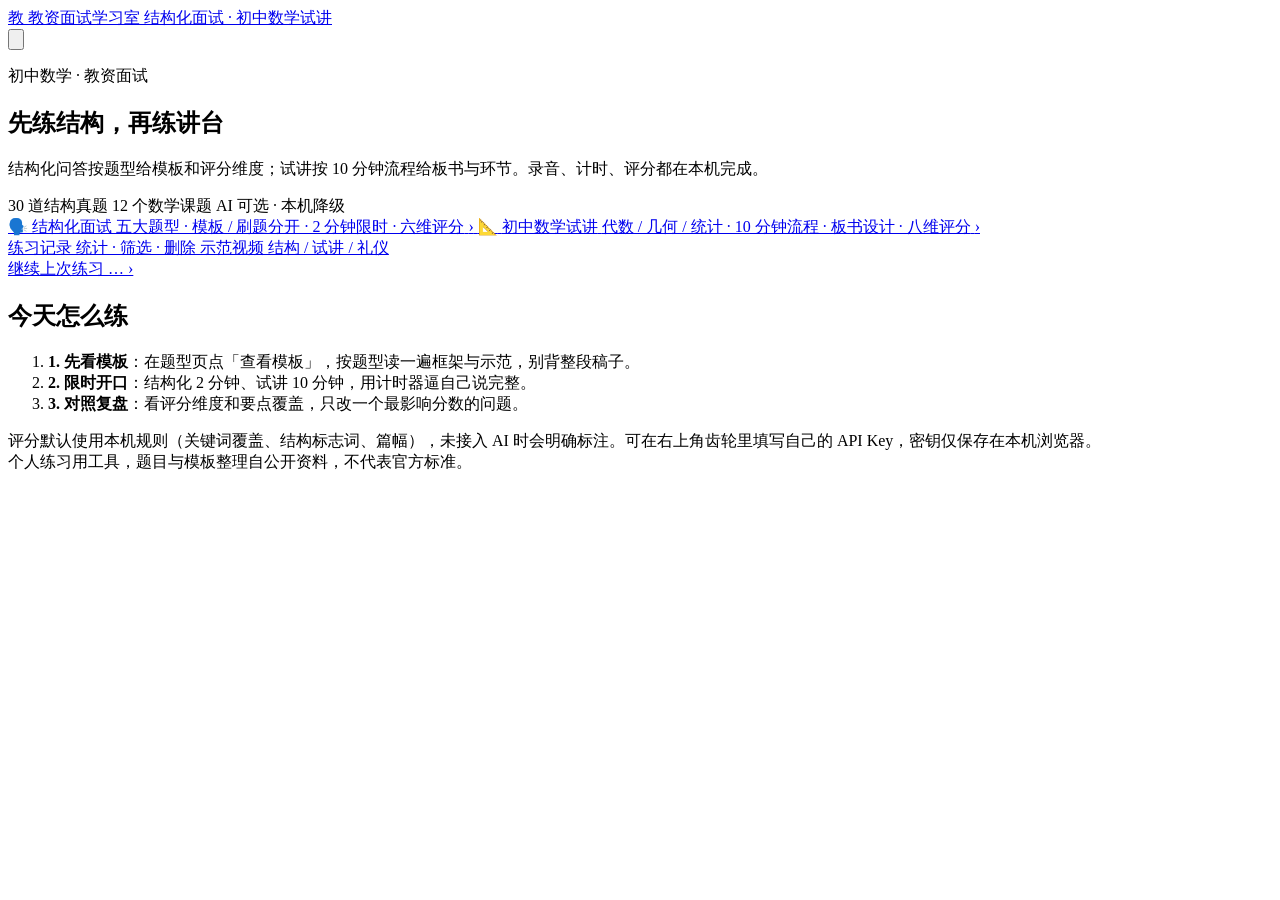
==== index.html @ 805562f0 "Add files via upload" ====
<!doctype html>
<html lang="zh-CN">
<head>
  <meta charset="utf-8" />
  <meta name="viewport" content="width=device-width, initial-scale=1, viewport-fit=cover" />
  <meta name="theme-color" content="#2563eb" />
  <title>教资面试学习室 · 初中数学</title>
  <link rel="stylesheet" href="assets/css/app.css" />
  <script src="assets/vendor/tailwind-play.js"></script>
  <script src="js/tailwind-config.js"></script>
</head>
<body class="ocean-home min-h-screen bg-slate-50 pb-10">
  <!-- 首页海洋背景：纯装饰层，不接收点击，动效只改 transform / opacity -->
  <div class="ocean-scene" aria-hidden="true">
    <span class="ocean-glow ocean-glow--a"></span>
    <span class="ocean-glow ocean-glow--b"></span>
    <span class="ocean-glow ocean-glow--c"></span>
    <span class="ocean-wave ocean-wave--3"></span>
    <span class="ocean-wave ocean-wave--2"></span>
    <span class="ocean-wave ocean-wave--1"></span>
    <span class="ocean-bubble" style="--x: 6%; --size: 14px; --rise: 40s; --delay: -4s; --drift: 20px; --peak: 0.38;"></span>
    <span class="ocean-bubble" style="--x: 17%; --size: 8px; --rise: 29s; --delay: -16s; --drift: -14px; --peak: 0.32;"></span>
    <span class="ocean-bubble" style="--x: 29%; --size: 22px; --rise: 52s; --delay: -9s; --drift: 16px; --peak: 0.3;"></span>
    <span class="ocean-bubble" style="--x: 41%; --size: 10px; --rise: 34s; --delay: -24s; --drift: -18px; --peak: 0.36;"></span>
    <span class="ocean-bubble" style="--x: 55%; --size: 17px; --rise: 46s; --delay: -2s; --drift: 12px; --peak: 0.28;"></span>
    <span class="ocean-bubble" style="--x: 66%; --size: 7px; --rise: 26s; --delay: -13s; --drift: -10px; --peak: 0.4;"></span>
    <span class="ocean-bubble" style="--x: 76%; --size: 26px; --rise: 58s; --delay: -30s; --drift: 22px; --peak: 0.26;"></span>
    <span class="ocean-bubble" style="--x: 87%; --size: 12px; --rise: 37s; --delay: -6s; --drift: -16px; --peak: 0.34;"></span>
    <span class="ocean-bubble" style="--x: 94%; --size: 9px; --rise: 31s; --delay: -20s; --drift: 14px; --peak: 0.3;"></span>
  </div>

  <header class="sticky top-0 z-30 border-b border-slate-200 bg-white/90 backdrop-blur">
    <div class="mx-auto flex max-w-3xl items-center gap-3 px-4 py-3">
      <a href="index.html" class="flex min-w-0 items-center gap-2">
        <span class="grid h-9 w-9 shrink-0 place-items-center rounded-xl bg-brand-600 text-base font-bold text-white">教</span>
        <span class="min-w-0">
          <span class="block truncate text-sm font-bold text-slate-900">教资面试学习室</span>
          <span class="block text-[11px] text-slate-500">结构化面试 · 初中数学试讲</span>
        </span>
      </a>
      <div class="ml-auto flex items-center gap-2">
        <button type="button" data-open-settings class="tap-soft grid h-10 w-10 place-items-center rounded-xl border border-slate-200 text-slate-600" aria-label="AI 设置">
          <svg viewBox="0 0 24 24" class="h-5 w-5" fill="none" stroke="currentColor" stroke-width="1.8">
            <circle cx="12" cy="12" r="3.2" />
            <path d="M12 3.2v2.1M12 18.7v2.1M3.2 12h2.1M18.7 12h2.1M5.6 5.6l1.5 1.5M16.9 16.9l1.5 1.5M18.4 5.6l-1.5 1.5M7.1 16.9l-1.5 1.5" />
          </svg>
        </button>
      </div>
    </div>
  </header>

  <main class="mx-auto max-w-3xl px-4 pt-5">
    <section class="rounded-2xl bg-gradient-to-br from-brand-600 to-brand-800 px-5 py-6 text-white shadow-sm">
      <p class="text-[11px] font-semibold tracking-wide text-white/70">初中数学 · 教资面试</p>
      <h1 class="mt-1 text-xl font-bold leading-snug">先练结构，再练讲台</h1>
      <p class="mt-2 text-sm leading-relaxed text-white/85">
        结构化问答按题型给模板和评分维度；试讲按 10 分钟流程给板书与环节。录音、计时、评分都在本机完成。
      </p>
      <div class="mt-4 flex flex-wrap gap-2 text-[11px] text-white/80">
        <span class="rounded-full bg-white/15 px-2.5 py-1">30 道结构真题</span>
        <span class="rounded-full bg-white/15 px-2.5 py-1">12 个数学课题</span>
        <span class="rounded-full bg-white/15 px-2.5 py-1">AI 可选 · 本机降级</span>
      </div>
    </section>

    <section class="mt-4 grid gap-3">
      <a href="structured-hub.html" class="lift-card flex items-center gap-3 rounded-2xl border border-slate-200 bg-white p-4 shadow-sm active:scale-[0.99]">
        <span class="grid h-12 w-12 shrink-0 place-items-center rounded-xl bg-brand-50 text-xl">🗣️</span>
        <span class="min-w-0 flex-1">
          <span class="block text-base font-bold text-slate-900">结构化面试</span>
          <span class="mt-0.5 block text-xs leading-relaxed text-slate-500">五大题型 · 模板 / 刷题分开 · 2 分钟限时 · 六维评分</span>
        </span>
        <span class="shrink-0 text-slate-300">›</span>
      </a>

      <a href="select.html?mode=math" class="lift-card flex items-center gap-3 rounded-2xl border border-slate-200 bg-white p-4 shadow-sm active:scale-[0.99]">
        <span class="grid h-12 w-12 shrink-0 place-items-center rounded-xl bg-emerald-50 text-xl">📐</span>
        <span class="min-w-0 flex-1">
          <span class="block text-base font-bold text-slate-900">初中数学试讲</span>
          <span class="mt-0.5 block text-xs leading-relaxed text-slate-500">代数 / 几何 / 统计 · 10 分钟流程 · 板书设计 · 八维评分</span>
        </span>
        <span class="shrink-0 text-slate-300">›</span>
      </a>
    </section>

    <nav class="mt-3 grid grid-cols-2 gap-2">
      <a href="records.html" class="lift-card rounded-xl border border-slate-200 bg-white px-3 py-2.5 text-center active:bg-slate-50">
        <span class="block text-xs font-bold text-slate-900">练习记录</span>
        <span class="mt-0.5 block text-[10px] text-slate-400">统计 · 筛选 · 删除</span>
      </a>
      <a href="videos.html" class="lift-card rounded-xl border border-slate-200 bg-white px-3 py-2.5 text-center active:bg-slate-50">
        <span class="block text-xs font-bold text-slate-900">示范视频</span>
        <span class="mt-0.5 block text-[10px] text-slate-400">结构 / 试讲 / 礼仪</span>
      </a>
    </nav>

    <section id="resume-card" class="mt-4 hidden">
      <a id="resume-link" href="index.html" class="lift-card flex items-center gap-3 rounded-2xl border border-emerald-200 bg-emerald-50 px-4 py-3 transition active:bg-emerald-100">
        <span class="min-w-0 flex-1">
          <span class="block text-[11px] font-semibold text-emerald-700">继续上次练习</span>
          <span id="resume-title" class="mt-0.5 block truncate text-sm font-bold text-slate-900">…</span>
          <span id="resume-meta" class="mt-0.5 block text-[11px] text-emerald-700/80"></span>
        </span>
        <span class="shrink-0 text-emerald-400">›</span>
      </a>
    </section>

    <section class="mt-6">
      <h2 class="px-1 text-sm font-bold text-slate-900">今天怎么练</h2>
      <ol class="mt-2 space-y-2">
        <li class="rounded-xl border border-slate-200 bg-white px-4 py-3 text-xs leading-relaxed text-slate-600">
          <b class="text-slate-900">1. 先看模板</b>：在题型页点「查看模板」，按题型读一遍框架与示范，别背整段稿子。
        </li>
        <li class="rounded-xl border border-slate-200 bg-white px-4 py-3 text-xs leading-relaxed text-slate-600">
          <b class="text-slate-900">2. 限时开口</b>：结构化 2 分钟、试讲 10 分钟，用计时器逼自己说完整。
        </li>
        <li class="rounded-xl border border-slate-200 bg-white px-4 py-3 text-xs leading-relaxed text-slate-600">
          <b class="text-slate-900">3. 对照复盘</b>：看评分维度和要点覆盖，只改一个最影响分数的问题。
        </li>
      </ol>
    </section>

    <section class="mt-6 rounded-2xl border border-amber-200 bg-amber-50 px-4 py-3 text-[11px] leading-relaxed text-amber-800">
      评分默认使用本机规则（关键词覆盖、结构标志词、篇幅），未接入 AI 时会明确标注。可在右上角齿轮里填写自己的 API Key，密钥仅保存在本机浏览器。
    </section>

    <footer class="mt-8 text-center text-[11px] leading-relaxed text-slate-400">
      个人练习用工具，题目与模板整理自公开资料，不代表官方标准。
    </footer>
  </main>

  <script type="module" src="js/home.js"></script>
</body>
</html>
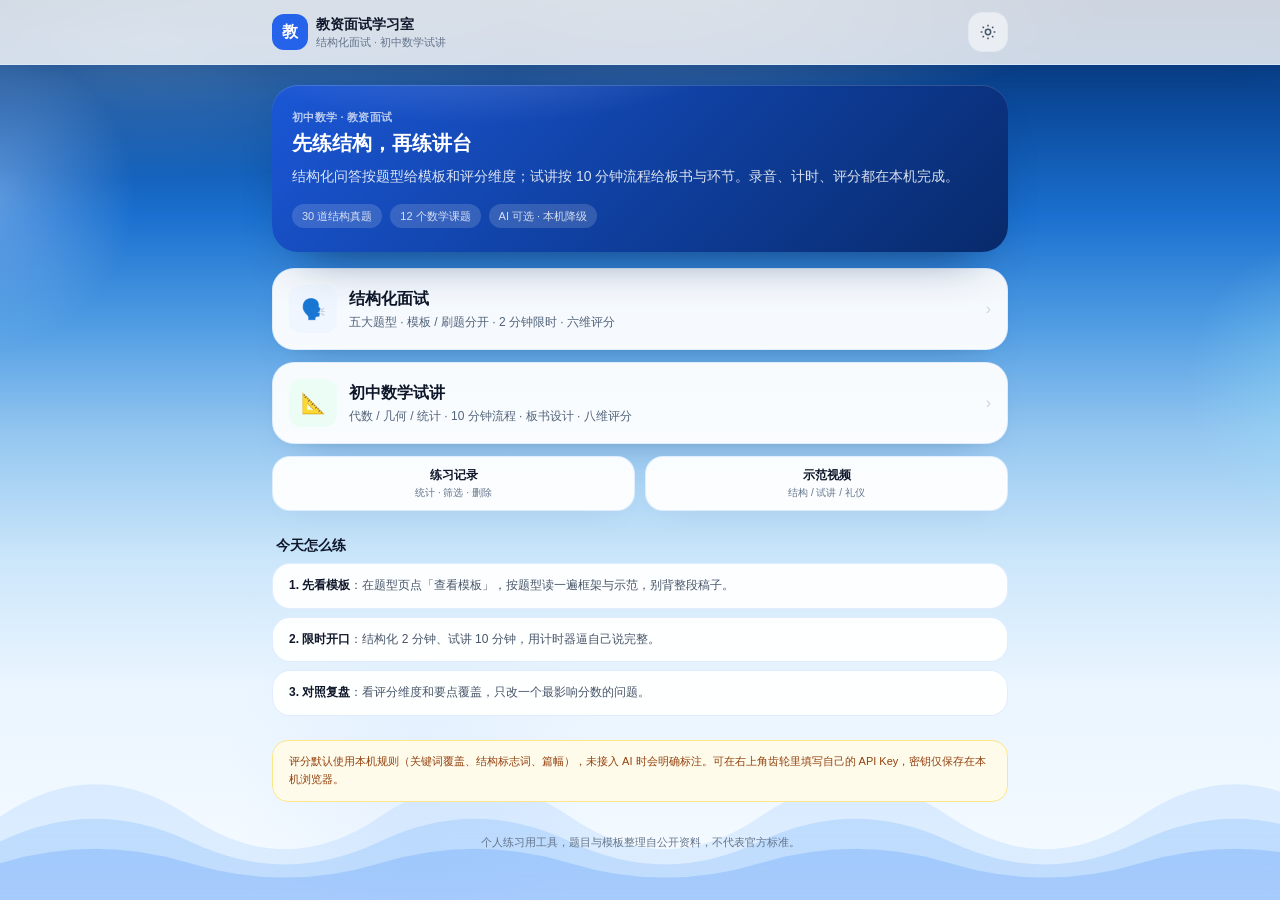
==== commit 4a5f4ea9: "Add files via upload" ====
--- a/index.html
+++ b/index.html
@@ -5,9 +5,9 @@
   <meta name="viewport" content="width=device-width, initial-scale=1, viewport-fit=cover" />
   <meta name="theme-color" content="#2563eb" />
   <title>教资面试学习室 · 初中数学</title>
-  <link rel="stylesheet" href="assets/css/app.css" />
-  <script src="assets/vendor/tailwind-play.js"></script>
-  <script src="js/tailwind-config.js"></script>
+  <link rel="stylesheet" href="app.css" />
+  <script src="tailwind-play.js"></script>
+  <script src="tailwind-config.js"></script>
 </head>
 <body class="ocean-home min-h-screen bg-slate-50 pb-10">
   <!-- 首页海洋背景：纯装饰层，不接收点击，动效只改 transform / opacity -->
@@ -129,6 +129,7 @@
     </footer>
   </main>
 
-  <script type="module" src="js/home.js"></script>
+  <script type="module" src="home.js"></script>
 </body>
 </html>
+
--- a/app.css
+++ b/app.css
@@ -0,0 +1,1157 @@
+/* ============================================================
+   教资面试学习室 - 全局样式补充
+   说明：
+   1) 布局与配色优先使用 Tailwind 工具类（HTML 内联）；
+   2) 本文件只放“组件类 / 动画 / 富文本 / 打印”等 Tailwind 不便表达的部分；
+   3) 为避免与运行时生成的工具类冲突，组件类不叠加同属性工具类。
+   ============================================================ */
+
+:root {
+  --brand: #2563eb;
+  --brand-dark: #1d4ed8;
+  --ink: #0f172a;
+  --muted: #64748b;
+  --line: #e2e8f0;
+  --bg: #f8fafc;
+  --danger: #dc2626;
+  --ok: #059669;
+  --warn: #d97706;
+}
+
+* {
+  -webkit-tap-highlight-color: transparent;
+}
+
+html {
+  scroll-behavior: smooth;
+  -webkit-text-size-adjust: 100%;
+}
+
+body {
+  font-family: -apple-system, BlinkMacSystemFont, "Segoe UI", "PingFang SC",
+    "Hiragino Sans GB", "Microsoft YaHei", "Noto Sans SC", Helvetica, Arial,
+    sans-serif;
+  color: var(--ink);
+  background-color: var(--bg);
+}
+
+body.dialog-open {
+  overflow: hidden;
+}
+
+[hidden] {
+  display: none !important;
+}
+
+/* ---------- 通用布局辅助 ---------- */
+.safe-bottom {
+  padding-bottom: calc(1rem + env(safe-area-inset-bottom));
+}
+
+.no-scrollbar {
+  scrollbar-width: none;
+  -ms-overflow-style: none;
+}
+.no-scrollbar::-webkit-scrollbar {
+  display: none;
+}
+
+.tap {
+  touch-action: manipulation;
+}
+
+/* ---------- 卡片 ---------- */
+.app-card {
+  background: #ffffff;
+  border: 1px solid #eef2f7;
+  border-radius: 16px;
+  box-shadow: 0 1px 2px rgba(15, 23, 42, 0.04),
+    0 10px 30px -18px rgba(15, 23, 42, 0.25);
+}
+
+.soft-divider {
+  height: 1px;
+  background: #eef2f7;
+  border: 0;
+}
+
+/* ---------- 按钮 ---------- */
+.btn {
+  display: inline-flex;
+  align-items: center;
+  justify-content: center;
+  gap: 0.5rem;
+  min-height: 48px;
+  padding: 0 1rem;
+  border: 1px solid transparent;
+  border-radius: 14px;
+  font-size: 16px;
+  font-weight: 600;
+  line-height: 1;
+  text-align: center;
+  cursor: pointer;
+  touch-action: manipulation;
+  transition: transform 0.15s ease, background-color 0.15s ease,
+    box-shadow 0.15s ease, opacity 0.15s ease, color 0.15s ease;
+}
+.btn:active {
+  transform: scale(0.98);
+}
+.btn:disabled {
+  opacity: 0.5;
+  cursor: not-allowed;
+  transform: none;
+}
+.btn-primary {
+  background: var(--brand);
+  color: #ffffff;
+  box-shadow: 0 12px 26px -16px rgba(37, 99, 235, 0.9);
+}
+.btn-primary:hover:not(:disabled) {
+  background: var(--brand-dark);
+}
+.btn-secondary {
+  background: #ffffff;
+  color: #1e293b;
+  border-color: #dbe3ee;
+}
+.btn-secondary:hover:not(:disabled) {
+  background: #f8fafc;
+}
+.btn-ghost {
+  background: transparent;
+  color: #334155;
+}
+.btn-ghost:hover:not(:disabled) {
+  background: #f1f5f9;
+}
+.btn-danger {
+  background: #fee2e2;
+  color: #b91c1c;
+}
+.btn-danger:hover:not(:disabled) {
+  background: #fecaca;
+}
+.btn-sm {
+  min-height: 40px;
+  padding: 0 0.875rem;
+  border-radius: 12px;
+  font-size: 14px;
+}
+.btn-block {
+  width: 100%;
+}
+
+.btn-icon {
+  display: inline-flex;
+  align-items: center;
+  justify-content: center;
+  width: 40px;
+  height: 40px;
+  padding: 0;
+  border: 1px solid transparent;
+  border-radius: 12px;
+  background: transparent;
+  color: #475569;
+  cursor: pointer;
+  touch-action: manipulation;
+  transition: background-color 0.15s ease, transform 0.15s ease;
+}
+.btn-icon:hover {
+  background: #f1f5f9;
+}
+.btn-icon:active {
+  transform: scale(0.94);
+}
+
+/* ---------- 表单 ---------- */
+.field {
+  width: 100%;
+  border: 1px solid #dbe3ee;
+  border-radius: 14px;
+  padding: 0.75rem 0.875rem;
+  background: #ffffff;
+  color: var(--ink);
+  font-size: 16px; /* 16px 可避免移动端聚焦时自动放大 */
+  line-height: 1.65;
+  outline: none;
+  transition: border-color 0.15s ease, box-shadow 0.15s ease;
+}
+.field:focus {
+  border-color: #93c5fd;
+  box-shadow: 0 0 0 4px rgba(59, 130, 246, 0.12);
+}
+.field::placeholder {
+  color: #94a3b8;
+}
+textarea.field {
+  min-height: 132px;
+  resize: vertical;
+}
+select.field {
+  appearance: none;
+  background-image: url("data:image/svg+xml;charset=utf-8,%3Csvg xmlns='http://www.w3.org/2000/svg' width='16' height='16' fill='none' stroke='%2364748b' stroke-width='2' stroke-linecap='round' stroke-linejoin='round'%3E%3Cpath d='m4 6 4 4 4-4'/%3E%3C/svg%3E");
+  background-repeat: no-repeat;
+  background-position: right 0.75rem center;
+  padding-right: 2.25rem;
+}
+
+/* ---------- 标签 / 徽标 ---------- */
+.pill {
+  display: inline-flex;
+  align-items: center;
+  gap: 0.25rem;
+  padding: 0.25rem 0.625rem;
+  border-radius: 999px;
+  font-size: 12px;
+  font-weight: 600;
+  line-height: 1.5;
+  white-space: nowrap;
+}
+.pill-blue {
+  background: #eff6ff;
+  color: #1d4ed8;
+}
+.pill-green {
+  background: #ecfdf5;
+  color: #047857;
+}
+.pill-amber {
+  background: #fffbeb;
+  color: #b45309;
+}
+.pill-slate {
+  background: #f1f5f9;
+  color: #475569;
+}
+.pill-rose {
+  background: #fff1f2;
+  color: #be123c;
+}
+
+.chip {
+  display: inline-flex;
+  align-items: center;
+  gap: 0.25rem;
+  flex: 0 0 auto;
+  padding: 0.45rem 0.8rem;
+  border: 1px solid #e2e8f0;
+  border-radius: 999px;
+  background: #ffffff;
+  color: #475569;
+  font-size: 13px;
+  font-weight: 600;
+  white-space: nowrap;
+  transition: background-color 0.15s ease, color 0.15s ease,
+    border-color 0.15s ease;
+}
+.chip:hover,
+.chip[aria-current="true"] {
+  background: #eff6ff;
+  border-color: #bfdbfe;
+  color: #1d4ed8;
+}
+
+/* ---------- Tab 切换 ---------- */
+.tab-btn {
+  display: inline-flex;
+  flex: 1 1 0%;
+  align-items: center;
+  justify-content: center;
+  gap: 0.375rem;
+  min-height: 44px;
+  padding: 0 0.75rem;
+  border-radius: 12px;
+  background: transparent;
+  color: #64748b;
+  font-size: 14px;
+  font-weight: 600;
+  cursor: pointer;
+  touch-action: manipulation;
+  transition: background-color 0.15s ease, color 0.15s ease,
+    box-shadow 0.15s ease;
+}
+.tab-btn[aria-selected="true"] {
+  background: #ffffff;
+  color: #1d4ed8;
+  box-shadow: 0 1px 2px rgba(15, 23, 42, 0.08);
+}
+
+/* ---------- 富文本（重点句标红） ---------- */
+.rich {
+  font-size: 15px;
+  line-height: 1.85;
+  color: #334155;
+  word-break: break-word;
+}
+.rich p {
+  margin: 0 0 0.625rem;
+}
+.rich p:last-child {
+  margin-bottom: 0;
+}
+.rich strong {
+  font-weight: 700;
+  color: #0f172a;
+}
+.rich ul,
+.rich ol {
+  margin: 0 0 0.625rem;
+  padding-left: 1.15rem;
+}
+.rich ul {
+  list-style: disc;
+}
+.rich ol {
+  list-style: decimal;
+}
+.rich li {
+  margin-bottom: 0.25rem;
+}
+.mark-key {
+  color: var(--danger);
+  font-weight: 700;
+  background: linear-gradient(transparent 62%, #fee2e2 62%);
+  padding: 0 1px;
+}
+
+/* ---------- 分数环 / 进度条 / 音量条 ---------- */
+.score-ring {
+  width: 108px;
+  height: 108px;
+  border-radius: 9999px;
+  display: grid;
+  place-items: center;
+  background: conic-gradient(
+    var(--ring-color, #2563eb) calc(var(--p, 0) * 1%),
+    #e2e8f0 0
+  );
+  transition: background 0.6s ease;
+}
+.score-ring__inner {
+  width: 84px;
+  height: 84px;
+  border-radius: 9999px;
+  background: #ffffff;
+  display: grid;
+  place-items: center;
+  text-align: center;
+  line-height: 1.1;
+}
+
+.level-bar {
+  height: 8px;
+  border-radius: 999px;
+  background: #eef2f7;
+  overflow: hidden;
+}
+.level-bar__fill {
+  height: 100%;
+  border-radius: 999px;
+  background: linear-gradient(90deg, #60a5fa, #2563eb);
+  transition: width 0.4s ease, background-color 0.3s ease;
+}
+.level-bar__fill.is-warn {
+  background: linear-gradient(90deg, #fbbf24, #f59e0b);
+}
+.level-bar__fill.is-danger {
+  background: linear-gradient(90deg, #f87171, #dc2626);
+}
+
+.meter {
+  display: flex;
+  align-items: flex-end;
+  gap: 3px;
+  height: 36px;
+}
+.meter span {
+  flex: 1 1 0%;
+  min-height: 4px;
+  border-radius: 999px;
+  background: #bfdbfe;
+  transition: height 0.08s linear, background-color 0.1s linear;
+}
+.meter span.is-hot {
+  background: #60a5fa;
+}
+
+/* ---------- 抽题 / 手风琴 ---------- */
+details.tpl > summary {
+  list-style: none;
+  cursor: pointer;
+}
+details.tpl > summary::-webkit-details-marker {
+  display: none;
+}
+details.tpl[open] .chev {
+  transform: rotate(180deg);
+}
+.chev {
+  transition: transform 0.2s ease;
+}
+
+/* ---------- 倒计时 ---------- */
+.timer-display {
+  font-variant-numeric: tabular-nums;
+  letter-spacing: 0.02em;
+  transition: color 0.2s ease;
+}
+.timer-display.is-warn {
+  color: var(--warn);
+}
+.timer-display.is-danger {
+  color: var(--danger);
+  animation: pulseRing 1.6s ease-out infinite;
+}
+.time-up-banner {
+  border: 1px solid #fecaca;
+  background: #fef2f2;
+  color: #b91c1c;
+}
+
+/* ---------- 录音 ---------- */
+.record-dot {
+  width: 12px;
+  height: 12px;
+  border-radius: 9999px;
+  background: #ef4444;
+  animation: blink 1s ease-in-out infinite;
+}
+@keyframes blink {
+  0%,
+  100% {
+    opacity: 1;
+  }
+  50% {
+    opacity: 0.25;
+  }
+}
+
+/* ---------- Toast ---------- */
+.toast-host {
+  position: fixed;
+  top: calc(env(safe-area-inset-top) + 12px);
+  left: 0;
+  right: 0;
+  z-index: 90;
+  display: flex;
+  flex-direction: column;
+  align-items: center;
+  gap: 8px;
+  padding: 0 16px;
+  pointer-events: none;
+}
+.toast {
+  max-width: 92%;
+  padding: 10px 16px;
+  border-radius: 12px;
+  background: #0f172a;
+  color: #ffffff;
+  font-size: 14px;
+  line-height: 1.5;
+  box-shadow: 0 12px 30px -12px rgba(0, 0, 0, 0.55);
+  animation: fadeUp 0.2s ease-out both;
+  word-break: break-word;
+}
+.toast--success {
+  background: #059669;
+}
+.toast--error {
+  background: #dc2626;
+}
+.toast--warn {
+  background: #d97706;
+}
+
+/* ---------- 弹层 ---------- */
+.dialog-backdrop {
+  position: fixed;
+  inset: 0;
+  z-index: 60;
+  background: rgba(15, 23, 42, 0.5);
+  -webkit-backdrop-filter: blur(2px);
+  backdrop-filter: blur(2px);
+}
+.dialog-panel {
+  position: fixed;
+  left: 0;
+  right: 0;
+  bottom: 0;
+  z-index: 61;
+  max-height: 90vh;
+  overflow: auto;
+  overscroll-behavior: contain;
+  -webkit-overflow-scrolling: touch;
+  background: #ffffff;
+  border-radius: 24px 24px 0 0;
+  padding-bottom: env(safe-area-inset-bottom);
+}
+@media (min-width: 768px) {
+  .dialog-panel {
+    left: 50%;
+    top: 50%;
+    bottom: auto;
+    width: min(560px, 92vw);
+    max-height: 86vh;
+    border-radius: 24px;
+    transform: translate(-50%, -50%);
+    padding-bottom: 0;
+  }
+}
+
+/* ---------- 动画 ---------- */
+@keyframes fadeUp {
+  from {
+    opacity: 0;
+    transform: translateY(8px);
+  }
+  to {
+    opacity: 1;
+    transform: translateY(0);
+  }
+}
+@keyframes pulseRing {
+  0% {
+    box-shadow: 0 0 0 0 rgba(239, 68, 68, 0.45);
+  }
+  70% {
+    box-shadow: 0 0 0 14px rgba(239, 68, 68, 0);
+  }
+  100% {
+    box-shadow: 0 0 0 0 rgba(239, 68, 68, 0);
+  }
+}
+.animate-in {
+  animation: fadeUp 0.32s ease-out both;
+}
+
+/* ---------- 加载骨架 ---------- */
+.skeleton {
+  position: relative;
+  overflow: hidden;
+  border-radius: 10px;
+  background: #eef2f7;
+}
+.skeleton::after {
+  content: "";
+  position: absolute;
+  inset: 0;
+  transform: translateX(-100%);
+  background: linear-gradient(
+    90deg,
+    transparent,
+    rgba(255, 255, 255, 0.6),
+    transparent
+  );
+  animation: shimmer 1.3s infinite;
+}
+@keyframes shimmer {
+  100% {
+    transform: translateX(100%);
+  }
+}
+
+/* ---------- 图片预览遮罩 ---------- */
+.photo-overlay {
+  position: fixed;
+  inset: 0;
+  z-index: 95;
+  display: grid;
+  place-items: center;
+  padding: 16px;
+  background: rgba(2, 6, 23, 0.9);
+}
+.photo-overlay img {
+  max-width: 100%;
+  max-height: 88vh;
+  border-radius: 12px;
+}
+
+/* ============================================================
+   海洋主题（纯视觉层）
+   说明：
+   1) 首页用 index.html 里的 .ocean-scene 装饰层；其他页面用
+      body / main 的伪元素生成同一片海，无需改动任何 HTML 结构；
+   2) 所有动画只改 transform / opacity，交给合成器，不触发布局与重绘；
+   3) 首页标签页隐藏时由 js/home.js 加 .is-paused 暂停动效；
+   4) 卡片 / 按钮只做圆角、阴影、轻微上浮，不改任何交互逻辑。
+   ============================================================ */
+
+:root {
+  /* 波浪形状（SVG 遮罩，repeat-x 无缝平铺；两套波长叠加更自然） */
+  --ocean-wave-a: url("data:image/svg+xml,%3Csvg%20xmlns='http://www.w3.org/2000/svg'%20width='900'%20height='200'%20viewBox='0%200%20900%20200'%20preserveAspectRatio='none'%3E%3Cpath%20d='M0%20120%20Q112%2078%20225%20120%20T450%20120%20T675%20120%20T900%20120%20L900%20200%20L0%20200%20Z'%20fill='%23000'/%3E%3C/svg%3E");
+  --ocean-wave-b: url("data:image/svg+xml,%3Csvg%20xmlns='http://www.w3.org/2000/svg'%20width='1800'%20height='240'%20viewBox='0%200%201800%20240'%20preserveAspectRatio='none'%3E%3Cpath%20d='M0%20150%20Q225%2096%20450%20150%20T900%20150%20T1350%20150%20T1800%20150%20L1800%20240%20L0%20240%20Z'%20fill='%23000'/%3E%3C/svg%3E");
+}
+
+/* 深海 → 透光 → 浅滩：顶部深海给标题和玻璃导航做底，中下部转浅保证可读性 */
+.ocean-home {
+  background-color: #e9f4ff;
+}
+
+/* 背景变色后保持页脚小字可读 */
+.ocean-home footer {
+  color: #64748b;
+}
+
+.ocean-scene {
+  position: fixed;
+  inset: 0;
+  z-index: -1;
+  overflow: hidden;
+  pointer-events: none;
+  user-select: none;
+  contain: strict;
+  --wave-mask: url("data:image/svg+xml,%3Csvg%20xmlns='http://www.w3.org/2000/svg'%20width='760'%20height='160'%20viewBox='0%200%20760%20160'%20preserveAspectRatio='none'%3E%3Cpath%20d='M0%2096%20Q95%2046%20190%2096%20T380%2096%20T570%2096%20T760%2096%20L760%20160%20L0%20160%20Z'%20fill='%23000'/%3E%3C/svg%3E");
+  background:
+    radial-gradient(58% 30% at 50% -6%, rgba(255, 255, 255, 0.4) 0%, rgba(255, 255, 255, 0) 68%),
+    radial-gradient(40% 22% at 12% 4%, rgba(186, 230, 253, 0.32) 0%, rgba(186, 230, 253, 0) 72%),
+    linear-gradient(
+      180deg,
+      #072c62 0%,
+      #0b4a9c 12%,
+      #1a70cf 24%,
+      #4f9ce3 36%,
+      #93c6f0 48%,
+      #cbe6fa 62%,
+      #eaf5ff 76%,
+      #f6fbff 100%
+    );
+}
+
+/* ---------- 内页海洋层：纯 CSS 伪元素拼出一整片海 ----------
+   叠放顺序（从远到近）：
+   body::before 底色 + 柔光呼吸 → main::before 远浪 → main::after 近浪 → body::after 气泡
+   首页已有 .ocean-scene，用 :not(.ocean-home) 避免重复叠加。 */
+body:not(.ocean-home) {
+  background-color: #e9f4ff;
+  background-image: linear-gradient(
+    180deg,
+    #072c62 0%,
+    #0b4a9c 12%,
+    #1a70cf 24%,
+    #4f9ce3 36%,
+    #93c6f0 48%,
+    #cbe6fa 62%,
+    #eaf5ff 76%,
+    #f6fbff 100%
+  );
+  background-attachment: fixed;
+}
+
+body:not(.ocean-home)::before {
+  content: "";
+  position: fixed;
+  inset: 0;
+  z-index: -4;
+  pointer-events: none;
+  background-image:
+    radial-gradient(56% 28% at 50% -6%, rgba(255, 255, 255, 0.42) 0%, rgba(255, 255, 255, 0) 70%),
+    radial-gradient(34% 20% at 12% 5%, rgba(186, 230, 253, 0.36) 0%, rgba(186, 230, 253, 0) 72%),
+    radial-gradient(38% 22% at 88% 10%, rgba(147, 197, 253, 0.32) 0%, rgba(147, 197, 253, 0) 74%),
+    radial-gradient(64% 26% at 50% 108%, rgba(23, 105, 204, 0.3) 0%, rgba(23, 105, 204, 0) 76%);
+  animation: oceanVeilBreathe 26s ease-in-out infinite alternate;
+}
+@keyframes oceanVeilBreathe {
+  from {
+    opacity: 0.9;
+  }
+  to {
+    opacity: 1;
+  }
+}
+
+/* 两层波浪：各用双波长遮罩，速度 / 方向 / 高度都不同，像整片海在动 */
+body:not(.ocean-home) main::before,
+body:not(.ocean-home) main::after {
+  content: "";
+  position: fixed;
+  left: 0;
+  bottom: 0;
+  width: calc(100% + 1800px);
+  pointer-events: none;
+  -webkit-mask-image: var(--ocean-wave-a), var(--ocean-wave-b);
+  mask-image: var(--ocean-wave-a), var(--ocean-wave-b);
+  -webkit-mask-size: 900px 100%, 1800px 100%;
+  mask-size: 900px 100%, 1800px 100%;
+  -webkit-mask-repeat: repeat-x;
+  mask-repeat: repeat-x;
+  -webkit-mask-position: left bottom;
+  mask-position: left bottom;
+  animation: oceanDriftX var(--drift-duration, 150s) linear infinite;
+}
+body:not(.ocean-home) main::before {
+  z-index: -3;
+  height: 300px;
+  --drift-duration: 190s;
+  background-image: linear-gradient(
+    180deg,
+    rgba(224, 242, 254, 0.6) 0%,
+    rgba(96, 165, 250, 0.4) 100%
+  );
+}
+body:not(.ocean-home) main::after {
+  z-index: -2;
+  height: 210px;
+  --drift-duration: 128s;
+  background-image: linear-gradient(
+    180deg,
+    rgba(125, 211, 252, 0.48) 0%,
+    rgba(37, 99, 235, 0.34) 100%
+  );
+  animation-direction: reverse;
+}
+@keyframes oceanDriftX {
+  from {
+    transform: translate3d(0, 0, 0);
+  }
+  to {
+    transform: translate3d(-1800px, 0, 0);
+  }
+}
+
+/* 少量气泡：整层缓慢上浮并在两端淡出，循环处不会突兀 */
+body:not(.ocean-home)::after {
+  content: "";
+  position: fixed;
+  inset: -16vh 0 0;
+  z-index: -1;
+  pointer-events: none;
+  opacity: 0;
+  background-repeat: no-repeat;
+  background-image:
+    radial-gradient(circle at 32% 30%, rgba(255, 255, 255, 0.95) 0%, rgba(191, 219, 254, 0.5) 48%, rgba(59, 130, 246, 0.2) 74%, rgba(59, 130, 246, 0) 100%),
+    radial-gradient(circle at 32% 30%, rgba(255, 255, 255, 0.95) 0%, rgba(191, 219, 254, 0.5) 48%, rgba(59, 130, 246, 0.2) 74%, rgba(59, 130, 246, 0) 100%),
+    radial-gradient(circle at 32% 30%, rgba(255, 255, 255, 0.95) 0%, rgba(191, 219, 254, 0.5) 48%, rgba(59, 130, 246, 0.2) 74%, rgba(59, 130, 246, 0) 100%),
+    radial-gradient(circle at 32% 30%, rgba(255, 255, 255, 0.95) 0%, rgba(191, 219, 254, 0.5) 48%, rgba(59, 130, 246, 0.2) 74%, rgba(59, 130, 246, 0) 100%),
+    radial-gradient(circle at 32% 30%, rgba(255, 255, 255, 0.95) 0%, rgba(191, 219, 254, 0.5) 48%, rgba(59, 130, 246, 0.2) 74%, rgba(59, 130, 246, 0) 100%),
+    radial-gradient(circle at 32% 30%, rgba(255, 255, 255, 0.95) 0%, rgba(191, 219, 254, 0.5) 48%, rgba(59, 130, 246, 0.2) 74%, rgba(59, 130, 246, 0) 100%),
+    radial-gradient(circle at 32% 30%, rgba(255, 255, 255, 0.95) 0%, rgba(191, 219, 254, 0.5) 48%, rgba(59, 130, 246, 0.2) 74%, rgba(59, 130, 246, 0) 100%),
+    radial-gradient(circle at 32% 30%, rgba(255, 255, 255, 0.95) 0%, rgba(191, 219, 254, 0.5) 48%, rgba(59, 130, 246, 0.2) 74%, rgba(59, 130, 246, 0) 100%),
+    radial-gradient(circle at 32% 30%, rgba(255, 255, 255, 0.95) 0%, rgba(191, 219, 254, 0.5) 48%, rgba(59, 130, 246, 0.2) 74%, rgba(59, 130, 246, 0) 100%);
+  background-size: 16px 16px, 9px 9px, 23px 23px, 11px 11px, 18px 18px, 8px 8px,
+    25px 25px, 12px 12px, 10px 10px;
+  background-position: 6% 62%, 15% 88%, 26% 52%, 38% 76%, 49% 44%, 61% 86%, 72% 58%,
+    84% 80%, 94% 50%;
+  animation: oceanBubbleSheet 46s linear infinite;
+}
+@keyframes oceanBubbleSheet {
+  0% {
+    transform: translate3d(0, 6vh, 0);
+    opacity: 0;
+  }
+  12% {
+    opacity: 0.85;
+  }
+  70% {
+    opacity: 0.8;
+  }
+  100% {
+    transform: translate3d(0, -14vh, 0);
+    opacity: 0;
+  }
+}
+
+/* ---------- 海面柔光 / 光斑：缓慢呼吸 ---------- */
+.ocean-glow {
+  position: absolute;
+  border-radius: 50%;
+  opacity: 0.6;
+  animation: oceanGlowBreathe 18s ease-in-out infinite alternate;
+}
+.ocean-glow--a {
+  top: 4%;
+  left: -14%;
+  width: 320px;
+  height: 320px;
+  background: radial-gradient(circle, rgba(191, 219, 254, 0.75) 0%, rgba(191, 219, 254, 0) 68%);
+}
+.ocean-glow--b {
+  top: 26%;
+  right: -16%;
+  width: 300px;
+  height: 300px;
+  background: radial-gradient(circle, rgba(165, 243, 252, 0.55) 0%, rgba(165, 243, 252, 0) 70%);
+  animation-duration: 24s;
+  animation-delay: -6s;
+}
+.ocean-glow--c {
+  bottom: -6%;
+  left: 18%;
+  width: 380px;
+  height: 380px;
+  background: radial-gradient(circle, rgba(219, 234, 254, 0.85) 0%, rgba(219, 234, 254, 0) 72%);
+  animation-duration: 30s;
+  animation-delay: -12s;
+}
+@keyframes oceanGlowBreathe {
+  from {
+    opacity: 0.42;
+    transform: scale(0.96);
+  }
+  to {
+    opacity: 0.82;
+    transform: scale(1.05);
+  }
+}
+
+/* ---------- 波浪：三层不同高度 / 速度，缓慢横向漂移 ---------- */
+.ocean-wave {
+  position: absolute;
+  left: 0;
+  bottom: 0;
+  width: calc(100% + 760px);
+  -webkit-mask-image: var(--wave-mask);
+  mask-image: var(--wave-mask);
+  -webkit-mask-size: 760px 100%;
+  mask-size: 760px 100%;
+  -webkit-mask-repeat: repeat-x;
+  mask-repeat: repeat-x;
+  -webkit-mask-position: left bottom;
+  mask-position: left bottom;
+  animation: oceanWaveDrift linear infinite;
+}
+.ocean-wave--1 {
+  height: 92px;
+  background-image: linear-gradient(180deg, rgba(96, 165, 250, 0.34), rgba(59, 130, 246, 0.2));
+  animation-duration: 76s;
+}
+.ocean-wave--2 {
+  height: 146px;
+  background-image: linear-gradient(180deg, rgba(147, 197, 253, 0.4), rgba(96, 165, 250, 0.22));
+  animation-duration: 106s;
+  animation-direction: reverse;
+}
+.ocean-wave--3 {
+  height: 208px;
+  background-image: linear-gradient(180deg, rgba(191, 219, 254, 0.46), rgba(147, 197, 253, 0.24));
+  animation-duration: 142s;
+}
+@keyframes oceanWaveDrift {
+  from {
+    transform: translate3d(0, 0, 0);
+  }
+  to {
+    transform: translate3d(-760px, 0, 0);
+  }
+}
+
+/* ---------- 气泡：从底部缓慢上浮，透明度柔和 ---------- */
+.ocean-bubble {
+  position: absolute;
+  bottom: -60px;
+  left: var(--x, 50%);
+  width: var(--size, 12px);
+  height: var(--size, 12px);
+  border-radius: 50%;
+  opacity: 0;
+  background: radial-gradient(
+    circle at 32% 28%,
+    rgba(255, 255, 255, 0.92) 0%,
+    rgba(224, 242, 254, 0.55) 52%,
+    rgba(147, 197, 253, 0.22) 100%
+  );
+  box-shadow: inset 0 0 0 1px rgba(255, 255, 255, 0.55);
+  animation: oceanBubbleRise var(--rise, 36s) linear infinite;
+  animation-delay: var(--delay, 0s);
+}
+@keyframes oceanBubbleRise {
+  0% {
+    transform: translate3d(0, 0, 0) scale(0.85);
+    opacity: 0;
+  }
+  8% {
+    opacity: var(--peak, 0.4);
+  }
+  28% {
+    transform: translate3d(calc(var(--drift, 12px) * 0.55), -26vh, 0) scale(0.95);
+  }
+  52% {
+    transform: translate3d(var(--drift, 12px), -52vh, 0) scale(1);
+    opacity: var(--peak, 0.4);
+  }
+  76% {
+    transform: translate3d(calc(var(--drift, 12px) * 0.35), -78vh, 0) scale(1.02);
+    opacity: calc(var(--peak, 0.4) * 0.7);
+  }
+  94% {
+    opacity: calc(var(--peak, 0.4) * 0.35);
+  }
+  100% {
+    transform: translate3d(calc(var(--drift, 12px) * -1.1), -104vh, 0) scale(1.06);
+    opacity: 0;
+  }
+}
+
+/* 后台标签页暂停全部海洋动效 */
+.ocean-scene.is-paused .ocean-glow,
+.ocean-scene.is-paused .ocean-wave,
+.ocean-scene.is-paused .ocean-bubble {
+  animation-play-state: paused;
+}
+
+/* 小屏减量：少几颗气泡、光斑收小，保证滚动流畅 */
+@media (max-width: 480px) {
+  .ocean-bubble:nth-child(3n) {
+    display: none;
+  }
+  .ocean-glow--b {
+    display: none;
+  }
+}
+
+/* ---------- 首页卡片 / 按钮轻反馈（只动 transform / opacity / 颜色） ---------- */
+.ocean-home .lift-card {
+  transition: transform 0.2s ease, box-shadow 0.2s ease, border-color 0.2s ease,
+    background-color 0.2s ease;
+}
+.ocean-home .lift-card:active {
+  transform: translateY(0) scale(0.994);
+}
+.ocean-home .tap-soft {
+  transition: transform 0.16s ease, background-color 0.16s ease, color 0.16s ease;
+}
+.ocean-home .tap-soft:active {
+  transform: scale(0.96);
+}
+@media (hover: hover) and (pointer: fine) {
+  .ocean-home .lift-card:hover {
+    transform: translateY(-2px);
+    border-color: #bfdbfe;
+    box-shadow: 0 16px 32px -22px rgba(37, 99, 235, 0.5);
+  }
+  .ocean-home .tap-soft:hover {
+    background-color: #f8fafc;
+    color: #1e40af;
+  }
+}
+
+/* ============================================================
+   卡片 / 按钮 / 玻璃导航（纯样式层，不改结构、不改交互）
+   1) 卡片：大圆角 + 柔和阴影 + 微透明白，压在海洋底上不刺眼；
+   2) 可点击卡片：桌面 hover 上浮 3px，按下回弹；
+   3) 按钮：圆角统一、边界更清楚，hover 上浮 2px、按下轻微缩放。
+   ============================================================ */
+
+main :is(a, article, section, div, li)[class~="bg-white"][class~="rounded-2xl"] {
+  border-radius: 22px;
+  border-color: rgba(219, 234, 254, 0.85);
+  background-color: rgba(255, 255, 255, 0.95);
+  box-shadow: 0 18px 40px -30px rgba(7, 44, 98, 0.55),
+    0 2px 8px rgba(15, 23, 42, 0.04);
+  transition: transform 0.24s cubic-bezier(0.2, 0.8, 0.3, 1), box-shadow 0.24s ease,
+    border-color 0.24s ease;
+}
+
+/* 首页两列入口 + 步骤清单：圆角放大一档，不动结构 */
+main nav[class~="grid-cols-2"] > a[class~="bg-white"],
+main ol > li[class~="bg-white"] {
+  border-radius: 18px;
+  border-color: rgba(219, 234, 254, 0.85);
+  background-color: rgba(255, 255, 255, 0.95);
+  box-shadow: 0 14px 30px -26px rgba(7, 44, 98, 0.5);
+  transition: transform 0.24s cubic-bezier(0.2, 0.8, 0.3, 1), box-shadow 0.24s ease,
+    border-color 0.24s ease;
+}
+
+@media (hover: hover) and (pointer: fine) {
+  main a[class~="bg-white"][class~="rounded-2xl"]:hover:not(:active),
+  main nav[class~="grid-cols-2"] > a[class~="bg-white"]:hover:not(:active) {
+    transform: translateY(-3px);
+    border-color: rgba(191, 219, 254, 1);
+    box-shadow: 0 26px 52px -30px rgba(7, 44, 98, 0.62),
+      0 4px 14px rgba(15, 23, 42, 0.06);
+  }
+}
+main a[class~="bg-white"][class~="rounded-2xl"]:active,
+main nav[class~="grid-cols-2"] > a[class~="bg-white"]:active {
+  transform: scale(0.994);
+}
+
+/* 主视觉卡：深海渐变 + 顶部柔光，接近参考图的高光感 */
+main section[class~="from-brand-600"] {
+  position: relative;
+  overflow: hidden;
+  border-radius: 26px;
+  background-image: linear-gradient(135deg, #1b57d6 0%, #0f3f9f 52%, #082a6b 100%);
+  box-shadow: 0 26px 52px -32px rgba(5, 30, 74, 0.85),
+    inset 0 1px 0 rgba(255, 255, 255, 0.16);
+}
+main section[class~="from-brand-600"]::before {
+  content: "";
+  position: absolute;
+  top: -45%;
+  left: -12%;
+  right: -12%;
+  height: 95%;
+  pointer-events: none;
+  background: radial-gradient(
+    46% 100% at 32% 0%,
+    rgba(255, 255, 255, 0.26),
+    rgba(255, 255, 255, 0) 72%
+  );
+}
+
+/* ---------- 按钮：边界清楚 + 轻微上浮 ---------- */
+a[class~="bg-brand-600"],
+button[class~="bg-brand-600"],
+button[class~="bg-slate-900"],
+a[class~="bg-rose-600"] {
+  border-radius: 16px;
+  box-shadow: 0 14px 28px -18px rgba(9, 47, 110, 0.7);
+  transition: transform 0.18s cubic-bezier(0.2, 0.8, 0.3, 1), box-shadow 0.18s ease,
+    background-color 0.18s ease, border-color 0.18s ease, color 0.18s ease;
+}
+
+main a[class~="border"],
+main button[class~="border"],
+header a[class~="border"],
+header button[class~="border"] {
+  transition: transform 0.18s cubic-bezier(0.2, 0.8, 0.3, 1), box-shadow 0.18s ease,
+    background-color 0.18s ease, border-color 0.18s ease, color 0.18s ease;
+}
+/* 白色小按钮（换一题 / 重置 / 排序…）提亮一点，点击区域更明确 */
+main button[class~="border"]:not([class~="bg-rose-50"]):not([class~="bg-amber-50"]):not([class~="bg-rose-100"]) {
+  border-radius: 14px;
+  background-color: rgba(255, 255, 255, 0.88);
+  box-shadow: 0 8px 18px -16px rgba(9, 47, 110, 0.6);
+}
+header a[class~="border"],
+header button[class~="border"] {
+  border-radius: 14px;
+  background-color: rgba(255, 255, 255, 0.55);
+}
+
+@media (hover: hover) and (pointer: fine) {
+  a[class~="bg-brand-600"]:hover:not(:active),
+  button[class~="bg-brand-600"]:hover:not(:disabled),
+  button[class~="bg-slate-900"]:hover:not(:disabled),
+  a[class~="bg-rose-600"]:hover:not(:active),
+  main button[class~="border"]:hover:not(:disabled),
+  main a[class~="border"]:not([class~="rounded-2xl"]):hover:not(:active),
+  header a[class~="border"]:hover,
+  header button[class~="border"]:hover {
+    transform: translateY(-2px);
+    box-shadow: 0 16px 28px -18px rgba(9, 47, 110, 0.72);
+  }
+  header a[class~="border"]:hover,
+  header button[class~="border"]:hover {
+    background-color: rgba(255, 255, 255, 0.9);
+    border-color: rgba(191, 219, 254, 1);
+  }
+}
+a[class~="bg-brand-600"]:active,
+button[class~="bg-brand-600"]:active,
+button[class~="bg-slate-900"]:active,
+a[class~="bg-rose-600"]:active,
+main button[class~="border"]:active,
+main a[class~="border"]:not([class~="rounded-2xl"]):active,
+header a[class~="border"]:active,
+header button[class~="border"]:active {
+  transform: translateY(0) scale(0.97);
+}
+
+/* ---------- 玻璃导航 / 底部工具条 ---------- */
+body header[class*="backdrop-blur"] {
+  background-color: rgba(255, 255, 255, 0.8);
+  border-bottom-color: rgba(219, 234, 254, 0.8);
+  box-shadow: 0 14px 30px -26px rgba(6, 42, 95, 0.7);
+}
+body > div[class~="bg-white/95"] {
+  background-color: rgba(255, 255, 255, 0.84);
+  border-top-color: rgba(219, 234, 254, 0.85);
+  box-shadow: 0 -14px 32px -26px rgba(6, 42, 95, 0.65);
+}
+body footer {
+  color: #475569;
+}
+
+/* 小字提示稍微加深一点：海洋底偏蓝，浅灰文字对比度不够 */
+main [class~="text-slate-400"] {
+  color: #64748b;
+}
+main [class~="text-slate-500"] {
+  color: #52637a;
+}
+
+/* 海洋底上的裸小字（如「共 30 题」「没有记录」）：加一层薄白底，避免深蓝上看不清 */
+main > div > span:is([class~="text-slate-400"], [class~="text-slate-500"]),
+main > div > p:is([class~="text-slate-400"], [class~="text-slate-500"]) {
+  padding: 0.1rem 0.45rem;
+  border-radius: 999px;
+  background-color: rgba(255, 255, 255, 0.66);
+  color: #475569;
+}
+
+/* 两列入口留白松一点，别贴得太死 */
+main nav[class~="grid-cols-2"] {
+  gap: 0.625rem;
+}
+
+@media (prefers-reduced-motion: reduce) {
+  .ocean-bubble,
+  .ocean-glow--b {
+    display: none;
+  }
+  .ocean-wave,
+  .ocean-glow {
+    animation: none;
+  }
+  .ocean-home .lift-card,
+  .ocean-home .tap-soft {
+    transition: none;
+  }
+  /* 内页海洋层：气泡直接隐藏，波浪 / 柔光停止动画 */
+  body:not(.ocean-home)::after {
+    display: none;
+  }
+  body:not(.ocean-home)::before,
+  body:not(.ocean-home) main::before,
+  body:not(.ocean-home) main::after {
+    animation: none;
+  }
+  body:not(.ocean-home)::before {
+    opacity: 1;
+  }
+}
+
+/* ---------- 打印（成绩单） ---------- */
+@media print {
+  .ocean-scene,
+  body::before,
+  body::after,
+  main::before,
+  main::after,
+  .no-print,
+  header,
+  nav,
+  .toast-host {
+    display: none !important;
+  }
+  body {
+    background: #ffffff;
+  }
+  .app-card {
+    box-shadow: none;
+    border: 1px solid #e2e8f0;
+    break-inside: avoid;
+  }
+  /* 打印时卡片去掉柔阴影，避免整页发灰 */
+  main :is(a, article, section, div, li)[class~="bg-white"][class~="rounded-2xl"],
+  main nav[class~="grid-cols-2"] > a[class~="bg-white"],
+  main ol > li[class~="bg-white"],
+  main section[class~="from-brand-600"] {
+    box-shadow: none;
+  }
+}
+
+/* ---------- 无障碍：尊重减弱动效偏好 ---------- */
+@media (prefers-reduced-motion: reduce) {
+  *,
+  *::before,
+  *::after {
+    animation-duration: 0.01ms !important;
+    animation-iteration-count: 1 !important;
+    transition-duration: 0.01ms !important;
+    scroll-behavior: auto !important;
+  }
+}
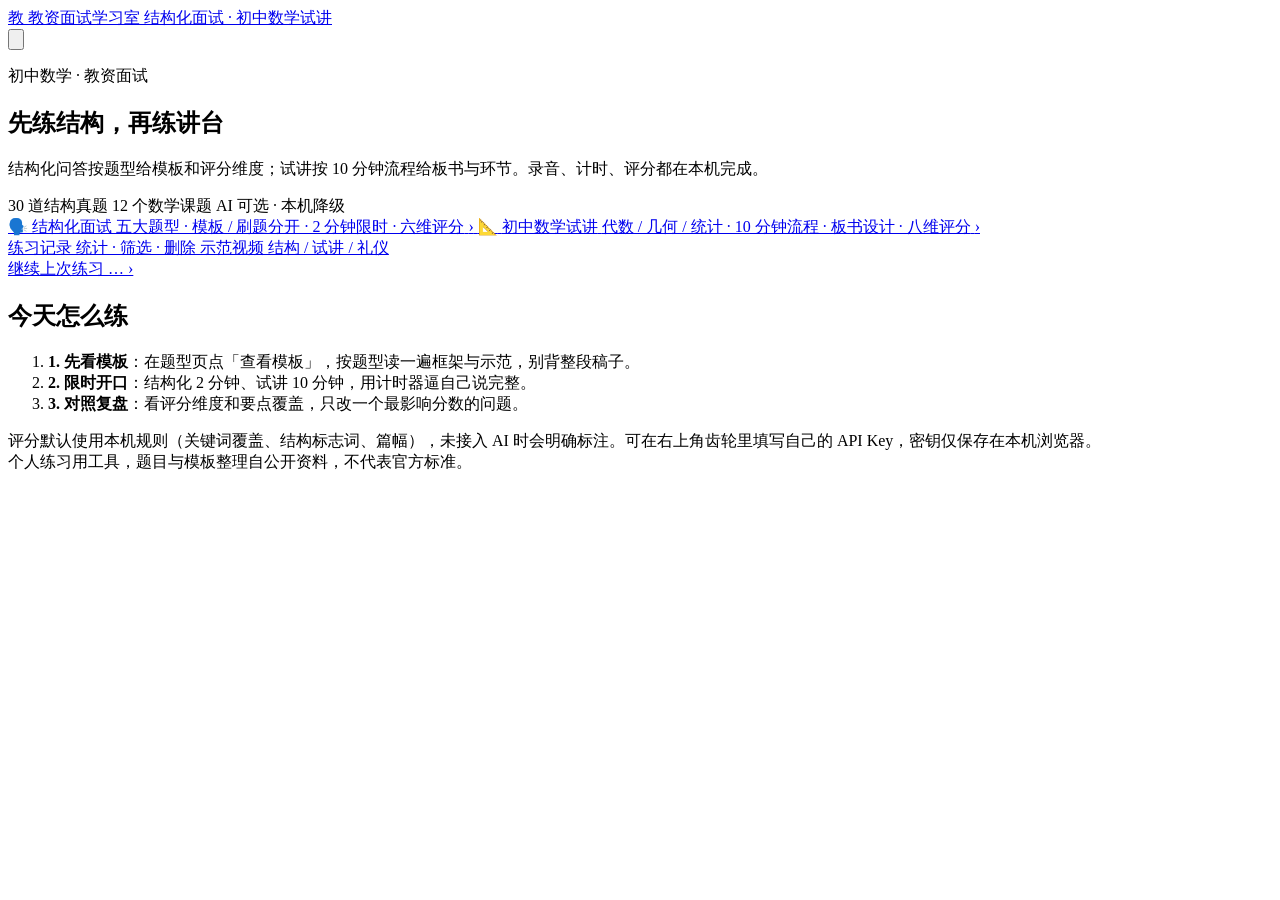
==== commit 73a44d47: "Add files via upload" ====
--- a/index.html
+++ b/index.html
@@ -5,9 +5,18 @@
   <meta name="viewport" content="width=device-width, initial-scale=1, viewport-fit=cover" />
   <meta name="theme-color" content="#2563eb" />
   <title>教资面试学习室 · 初中数学</title>
-  <link rel="stylesheet" href="app.css" />
-  <script src="tailwind-play.js"></script>
-  <script src="tailwind-config.js"></script>
+  <link rel="stylesheet" href="assets/css/app.css" />
+  <script src="assets/vendor/tailwind-play.js"></script>
+  <script src="js/tailwind-config.js"></script>
+  <!-- PWA：可安装 + 离线（manifest / 图标；Service Worker 在 js/pwa.js 注册） -->
+  <link rel="manifest" href="manifest.json" />
+  <link rel="icon" href="assets/img/favicon.ico" sizes="any" />
+  <link rel="apple-touch-icon" sizes="180x180" href="assets/img/apple-touch-icon.png" />
+  <meta name="application-name" content="结构化面试 · 教资面试学习室" />
+  <meta name="mobile-web-app-capable" content="yes" />
+  <meta name="apple-mobile-web-app-capable" content="yes" />
+  <meta name="apple-mobile-web-app-title" content="教资面试学习室" />
+  <meta name="apple-mobile-web-app-status-bar-style" content="default" />
 </head>
 <body class="ocean-home min-h-screen bg-slate-50 pb-10">
   <!-- 首页海洋背景：纯装饰层，不接收点击，动效只改 transform / opacity -->
@@ -129,7 +138,7 @@
     </footer>
   </main>
 
-  <script type="module" src="home.js"></script>
+  <script type="module" src="js/home.js"></script>
+  <script src="js/pwa.js"></script>
 </body>
 </html>
-
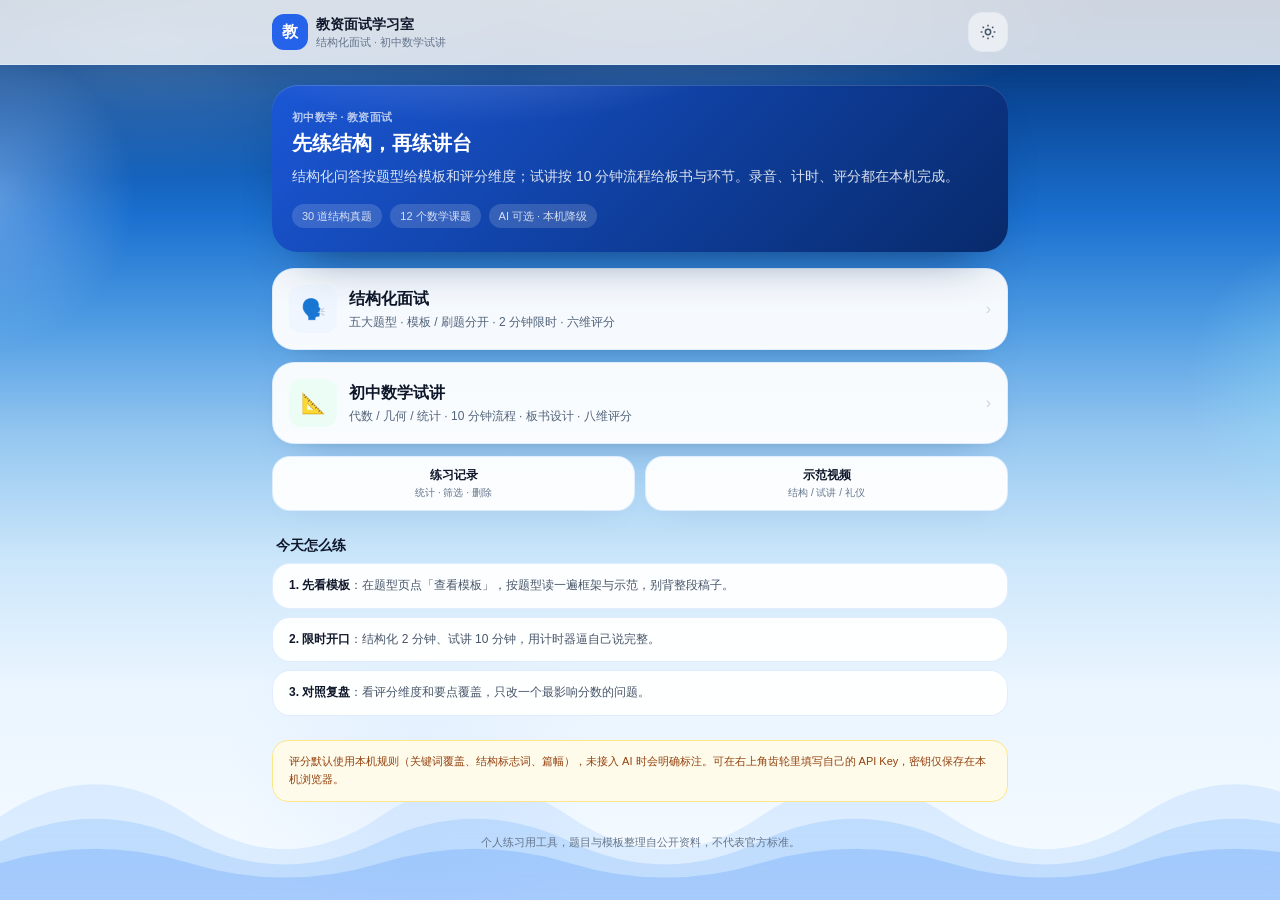
==== commit aebef189: "Add files via upload" ====
--- a/index.html
+++ b/index.html
@@ -5,19 +5,17 @@
   <meta name="viewport" content="width=device-width, initial-scale=1, viewport-fit=cover" />
   <meta name="theme-color" content="#2563eb" />
   <title>教资面试学习室 · 初中数学</title>
-  <link rel="stylesheet" href="assets/css/app.css" />
-  <script src="assets/vendor/tailwind-play.js"></script>
-  <script src="js/tailwind-config.js"></script>
-  <!-- PWA：可安装 + 离线（manifest / 图标；Service Worker 在 js/pwa.js 注册） -->
-  <link rel="manifest" href="manifest.json" />
-  <link rel="icon" href="assets/img/favicon.ico" sizes="any" />
-  <link rel="apple-touch-icon" sizes="180x180" href="assets/img/apple-touch-icon.png" />
-  <meta name="application-name" content="结构化面试 · 教资面试学习室" />
-  <meta name="mobile-web-app-capable" content="yes" />
-  <meta name="apple-mobile-web-app-capable" content="yes" />
-  <meta name="apple-mobile-web-app-title" content="教资面试学习室" />
-  <meta name="apple-mobile-web-app-status-bar-style" content="default" />
-</head>
+  <link rel="stylesheet" href="app.css" />
+  <script src="tailwind-play.js"></script>
+  <script src="tailwind-config.js"></script>
+  <!-- PWA：可安装 + 离线（Service Worker 在 pwa.js 注册） -->
+  <link rel="manifest" href="manifest.json" />
+  <link rel="icon" href="favicon.ico" sizes="any" />
+  <link rel="apple-touch-icon" sizes="180x180" href="apple-touch-icon.png" />
+  <meta name="application-name" content="结构化面试 · 教资面试学习室" />
+  <meta name="mobile-web-app-capable" content="yes" />
+  <meta name="apple-mobile-web-app-capable" content="yes" />
+  <meta name="apple-mobile-web-app-title" content="教资面试" /></head>
 <body class="ocean-home min-h-screen bg-slate-50 pb-10">
   <!-- 首页海洋背景：纯装饰层，不接收点击，动效只改 transform / opacity -->
   <div class="ocean-scene" aria-hidden="true">
@@ -138,7 +136,8 @@
     </footer>
   </main>
 
-  <script type="module" src="js/home.js"></script>
-  <script src="js/pwa.js"></script>
+  <script type="module" src="home.js"></script>
+  <script src="pwa.js"></script>
 </body>
 </html>
+
--- a/app.css
+++ b/app.css
@@ -0,0 +1,1157 @@
+/* ============================================================
+   教资面试学习室 - 全局样式补充
+   说明：
+   1) 布局与配色优先使用 Tailwind 工具类（HTML 内联）；
+   2) 本文件只放“组件类 / 动画 / 富文本 / 打印”等 Tailwind 不便表达的部分；
+   3) 为避免与运行时生成的工具类冲突，组件类不叠加同属性工具类。
+   ============================================================ */
+
+:root {
+  --brand: #2563eb;
+  --brand-dark: #1d4ed8;
+  --ink: #0f172a;
+  --muted: #64748b;
+  --line: #e2e8f0;
+  --bg: #f8fafc;
+  --danger: #dc2626;
+  --ok: #059669;
+  --warn: #d97706;
+}
+
+* {
+  -webkit-tap-highlight-color: transparent;
+}
+
+html {
+  scroll-behavior: smooth;
+  -webkit-text-size-adjust: 100%;
+}
+
+body {
+  font-family: -apple-system, BlinkMacSystemFont, "Segoe UI", "PingFang SC",
+    "Hiragino Sans GB", "Microsoft YaHei", "Noto Sans SC", Helvetica, Arial,
+    sans-serif;
+  color: var(--ink);
+  background-color: var(--bg);
+}
+
+body.dialog-open {
+  overflow: hidden;
+}
+
+[hidden] {
+  display: none !important;
+}
+
+/* ---------- 通用布局辅助 ---------- */
+.safe-bottom {
+  padding-bottom: calc(1rem + env(safe-area-inset-bottom));
+}
+
+.no-scrollbar {
+  scrollbar-width: none;
+  -ms-overflow-style: none;
+}
+.no-scrollbar::-webkit-scrollbar {
+  display: none;
+}
+
+.tap {
+  touch-action: manipulation;
+}
+
+/* ---------- 卡片 ---------- */
+.app-card {
+  background: #ffffff;
+  border: 1px solid #eef2f7;
+  border-radius: 16px;
+  box-shadow: 0 1px 2px rgba(15, 23, 42, 0.04),
+    0 10px 30px -18px rgba(15, 23, 42, 0.25);
+}
+
+.soft-divider {
+  height: 1px;
+  background: #eef2f7;
+  border: 0;
+}
+
+/* ---------- 按钮 ---------- */
+.btn {
+  display: inline-flex;
+  align-items: center;
+  justify-content: center;
+  gap: 0.5rem;
+  min-height: 48px;
+  padding: 0 1rem;
+  border: 1px solid transparent;
+  border-radius: 14px;
+  font-size: 16px;
+  font-weight: 600;
+  line-height: 1;
+  text-align: center;
+  cursor: pointer;
+  touch-action: manipulation;
+  transition: transform 0.15s ease, background-color 0.15s ease,
+    box-shadow 0.15s ease, opacity 0.15s ease, color 0.15s ease;
+}
+.btn:active {
+  transform: scale(0.98);
+}
+.btn:disabled {
+  opacity: 0.5;
+  cursor: not-allowed;
+  transform: none;
+}
+.btn-primary {
+  background: var(--brand);
+  color: #ffffff;
+  box-shadow: 0 12px 26px -16px rgba(37, 99, 235, 0.9);
+}
+.btn-primary:hover:not(:disabled) {
+  background: var(--brand-dark);
+}
+.btn-secondary {
+  background: #ffffff;
+  color: #1e293b;
+  border-color: #dbe3ee;
+}
+.btn-secondary:hover:not(:disabled) {
+  background: #f8fafc;
+}
+.btn-ghost {
+  background: transparent;
+  color: #334155;
+}
+.btn-ghost:hover:not(:disabled) {
+  background: #f1f5f9;
+}
+.btn-danger {
+  background: #fee2e2;
+  color: #b91c1c;
+}
+.btn-danger:hover:not(:disabled) {
+  background: #fecaca;
+}
+.btn-sm {
+  min-height: 40px;
+  padding: 0 0.875rem;
+  border-radius: 12px;
+  font-size: 14px;
+}
+.btn-block {
+  width: 100%;
+}
+
+.btn-icon {
+  display: inline-flex;
+  align-items: center;
+  justify-content: center;
+  width: 40px;
+  height: 40px;
+  padding: 0;
+  border: 1px solid transparent;
+  border-radius: 12px;
+  background: transparent;
+  color: #475569;
+  cursor: pointer;
+  touch-action: manipulation;
+  transition: background-color 0.15s ease, transform 0.15s ease;
+}
+.btn-icon:hover {
+  background: #f1f5f9;
+}
+.btn-icon:active {
+  transform: scale(0.94);
+}
+
+/* ---------- 表单 ---------- */
+.field {
+  width: 100%;
+  border: 1px solid #dbe3ee;
+  border-radius: 14px;
+  padding: 0.75rem 0.875rem;
+  background: #ffffff;
+  color: var(--ink);
+  font-size: 16px; /* 16px 可避免移动端聚焦时自动放大 */
+  line-height: 1.65;
+  outline: none;
+  transition: border-color 0.15s ease, box-shadow 0.15s ease;
+}
+.field:focus {
+  border-color: #93c5fd;
+  box-shadow: 0 0 0 4px rgba(59, 130, 246, 0.12);
+}
+.field::placeholder {
+  color: #94a3b8;
+}
+textarea.field {
+  min-height: 132px;
+  resize: vertical;
+}
+select.field {
+  appearance: none;
+  background-image: url("data:image/svg+xml;charset=utf-8,%3Csvg xmlns='http://www.w3.org/2000/svg' width='16' height='16' fill='none' stroke='%2364748b' stroke-width='2' stroke-linecap='round' stroke-linejoin='round'%3E%3Cpath d='m4 6 4 4 4-4'/%3E%3C/svg%3E");
+  background-repeat: no-repeat;
+  background-position: right 0.75rem center;
+  padding-right: 2.25rem;
+}
+
+/* ---------- 标签 / 徽标 ---------- */
+.pill {
+  display: inline-flex;
+  align-items: center;
+  gap: 0.25rem;
+  padding: 0.25rem 0.625rem;
+  border-radius: 999px;
+  font-size: 12px;
+  font-weight: 600;
+  line-height: 1.5;
+  white-space: nowrap;
+}
+.pill-blue {
+  background: #eff6ff;
+  color: #1d4ed8;
+}
+.pill-green {
+  background: #ecfdf5;
+  color: #047857;
+}
+.pill-amber {
+  background: #fffbeb;
+  color: #b45309;
+}
+.pill-slate {
+  background: #f1f5f9;
+  color: #475569;
+}
+.pill-rose {
+  background: #fff1f2;
+  color: #be123c;
+}
+
+.chip {
+  display: inline-flex;
+  align-items: center;
+  gap: 0.25rem;
+  flex: 0 0 auto;
+  padding: 0.45rem 0.8rem;
+  border: 1px solid #e2e8f0;
+  border-radius: 999px;
+  background: #ffffff;
+  color: #475569;
+  font-size: 13px;
+  font-weight: 600;
+  white-space: nowrap;
+  transition: background-color 0.15s ease, color 0.15s ease,
+    border-color 0.15s ease;
+}
+.chip:hover,
+.chip[aria-current="true"] {
+  background: #eff6ff;
+  border-color: #bfdbfe;
+  color: #1d4ed8;
+}
+
+/* ---------- Tab 切换 ---------- */
+.tab-btn {
+  display: inline-flex;
+  flex: 1 1 0%;
+  align-items: center;
+  justify-content: center;
+  gap: 0.375rem;
+  min-height: 44px;
+  padding: 0 0.75rem;
+  border-radius: 12px;
+  background: transparent;
+  color: #64748b;
+  font-size: 14px;
+  font-weight: 600;
+  cursor: pointer;
+  touch-action: manipulation;
+  transition: background-color 0.15s ease, color 0.15s ease,
+    box-shadow 0.15s ease;
+}
+.tab-btn[aria-selected="true"] {
+  background: #ffffff;
+  color: #1d4ed8;
+  box-shadow: 0 1px 2px rgba(15, 23, 42, 0.08);
+}
+
+/* ---------- 富文本（重点句标红） ---------- */
+.rich {
+  font-size: 15px;
+  line-height: 1.85;
+  color: #334155;
+  word-break: break-word;
+}
+.rich p {
+  margin: 0 0 0.625rem;
+}
+.rich p:last-child {
+  margin-bottom: 0;
+}
+.rich strong {
+  font-weight: 700;
+  color: #0f172a;
+}
+.rich ul,
+.rich ol {
+  margin: 0 0 0.625rem;
+  padding-left: 1.15rem;
+}
+.rich ul {
+  list-style: disc;
+}
+.rich ol {
+  list-style: decimal;
+}
+.rich li {
+  margin-bottom: 0.25rem;
+}
+.mark-key {
+  color: var(--danger);
+  font-weight: 700;
+  background: linear-gradient(transparent 62%, #fee2e2 62%);
+  padding: 0 1px;
+}
+
+/* ---------- 分数环 / 进度条 / 音量条 ---------- */
+.score-ring {
+  width: 108px;
+  height: 108px;
+  border-radius: 9999px;
+  display: grid;
+  place-items: center;
+  background: conic-gradient(
+    var(--ring-color, #2563eb) calc(var(--p, 0) * 1%),
+    #e2e8f0 0
+  );
+  transition: background 0.6s ease;
+}
+.score-ring__inner {
+  width: 84px;
+  height: 84px;
+  border-radius: 9999px;
+  background: #ffffff;
+  display: grid;
+  place-items: center;
+  text-align: center;
+  line-height: 1.1;
+}
+
+.level-bar {
+  height: 8px;
+  border-radius: 999px;
+  background: #eef2f7;
+  overflow: hidden;
+}
+.level-bar__fill {
+  height: 100%;
+  border-radius: 999px;
+  background: linear-gradient(90deg, #60a5fa, #2563eb);
+  transition: width 0.4s ease, background-color 0.3s ease;
+}
+.level-bar__fill.is-warn {
+  background: linear-gradient(90deg, #fbbf24, #f59e0b);
+}
+.level-bar__fill.is-danger {
+  background: linear-gradient(90deg, #f87171, #dc2626);
+}
+
+.meter {
+  display: flex;
+  align-items: flex-end;
+  gap: 3px;
+  height: 36px;
+}
+.meter span {
+  flex: 1 1 0%;
+  min-height: 4px;
+  border-radius: 999px;
+  background: #bfdbfe;
+  transition: height 0.08s linear, background-color 0.1s linear;
+}
+.meter span.is-hot {
+  background: #60a5fa;
+}
+
+/* ---------- 抽题 / 手风琴 ---------- */
+details.tpl > summary {
+  list-style: none;
+  cursor: pointer;
+}
+details.tpl > summary::-webkit-details-marker {
+  display: none;
+}
+details.tpl[open] .chev {
+  transform: rotate(180deg);
+}
+.chev {
+  transition: transform 0.2s ease;
+}
+
+/* ---------- 倒计时 ---------- */
+.timer-display {
+  font-variant-numeric: tabular-nums;
+  letter-spacing: 0.02em;
+  transition: color 0.2s ease;
+}
+.timer-display.is-warn {
+  color: var(--warn);
+}
+.timer-display.is-danger {
+  color: var(--danger);
+  animation: pulseRing 1.6s ease-out infinite;
+}
+.time-up-banner {
+  border: 1px solid #fecaca;
+  background: #fef2f2;
+  color: #b91c1c;
+}
+
+/* ---------- 录音 ---------- */
+.record-dot {
+  width: 12px;
+  height: 12px;
+  border-radius: 9999px;
+  background: #ef4444;
+  animation: blink 1s ease-in-out infinite;
+}
+@keyframes blink {
+  0%,
+  100% {
+    opacity: 1;
+  }
+  50% {
+    opacity: 0.25;
+  }
+}
+
+/* ---------- Toast ---------- */
+.toast-host {
+  position: fixed;
+  top: calc(env(safe-area-inset-top) + 12px);
+  left: 0;
+  right: 0;
+  z-index: 90;
+  display: flex;
+  flex-direction: column;
+  align-items: center;
+  gap: 8px;
+  padding: 0 16px;
+  pointer-events: none;
+}
+.toast {
+  max-width: 92%;
+  padding: 10px 16px;
+  border-radius: 12px;
+  background: #0f172a;
+  color: #ffffff;
+  font-size: 14px;
+  line-height: 1.5;
+  box-shadow: 0 12px 30px -12px rgba(0, 0, 0, 0.55);
+  animation: fadeUp 0.2s ease-out both;
+  word-break: break-word;
+}
+.toast--success {
+  background: #059669;
+}
+.toast--error {
+  background: #dc2626;
+}
+.toast--warn {
+  background: #d97706;
+}
+
+/* ---------- 弹层 ---------- */
+.dialog-backdrop {
+  position: fixed;
+  inset: 0;
+  z-index: 60;
+  background: rgba(15, 23, 42, 0.5);
+  -webkit-backdrop-filter: blur(2px);
+  backdrop-filter: blur(2px);
+}
+.dialog-panel {
+  position: fixed;
+  left: 0;
+  right: 0;
+  bottom: 0;
+  z-index: 61;
+  max-height: 90vh;
+  overflow: auto;
+  overscroll-behavior: contain;
+  -webkit-overflow-scrolling: touch;
+  background: #ffffff;
+  border-radius: 24px 24px 0 0;
+  padding-bottom: env(safe-area-inset-bottom);
+}
+@media (min-width: 768px) {
+  .dialog-panel {
+    left: 50%;
+    top: 50%;
+    bottom: auto;
+    width: min(560px, 92vw);
+    max-height: 86vh;
+    border-radius: 24px;
+    transform: translate(-50%, -50%);
+    padding-bottom: 0;
+  }
+}
+
+/* ---------- 动画 ---------- */
+@keyframes fadeUp {
+  from {
+    opacity: 0;
+    transform: translateY(8px);
+  }
+  to {
+    opacity: 1;
+    transform: translateY(0);
+  }
+}
+@keyframes pulseRing {
+  0% {
+    box-shadow: 0 0 0 0 rgba(239, 68, 68, 0.45);
+  }
+  70% {
+    box-shadow: 0 0 0 14px rgba(239, 68, 68, 0);
+  }
+  100% {
+    box-shadow: 0 0 0 0 rgba(239, 68, 68, 0);
+  }
+}
+.animate-in {
+  animation: fadeUp 0.32s ease-out both;
+}
+
+/* ---------- 加载骨架 ---------- */
+.skeleton {
+  position: relative;
+  overflow: hidden;
+  border-radius: 10px;
+  background: #eef2f7;
+}
+.skeleton::after {
+  content: "";
+  position: absolute;
+  inset: 0;
+  transform: translateX(-100%);
+  background: linear-gradient(
+    90deg,
+    transparent,
+    rgba(255, 255, 255, 0.6),
+    transparent
+  );
+  animation: shimmer 1.3s infinite;
+}
+@keyframes shimmer {
+  100% {
+    transform: translateX(100%);
+  }
+}
+
+/* ---------- 图片预览遮罩 ---------- */
+.photo-overlay {
+  position: fixed;
+  inset: 0;
+  z-index: 95;
+  display: grid;
+  place-items: center;
+  padding: 16px;
+  background: rgba(2, 6, 23, 0.9);
+}
+.photo-overlay img {
+  max-width: 100%;
+  max-height: 88vh;
+  border-radius: 12px;
+}
+
+/* ============================================================
+   海洋主题（纯视觉层）
+   说明：
+   1) 首页用 index.html 里的 .ocean-scene 装饰层；其他页面用
+      body / main 的伪元素生成同一片海，无需改动任何 HTML 结构；
+   2) 所有动画只改 transform / opacity，交给合成器，不触发布局与重绘；
+   3) 首页标签页隐藏时由 js/home.js 加 .is-paused 暂停动效；
+   4) 卡片 / 按钮只做圆角、阴影、轻微上浮，不改任何交互逻辑。
+   ============================================================ */
+
+:root {
+  /* 波浪形状（SVG 遮罩，repeat-x 无缝平铺；两套波长叠加更自然） */
+  --ocean-wave-a: url("data:image/svg+xml,%3Csvg%20xmlns='http://www.w3.org/2000/svg'%20width='900'%20height='200'%20viewBox='0%200%20900%20200'%20preserveAspectRatio='none'%3E%3Cpath%20d='M0%20120%20Q112%2078%20225%20120%20T450%20120%20T675%20120%20T900%20120%20L900%20200%20L0%20200%20Z'%20fill='%23000'/%3E%3C/svg%3E");
+  --ocean-wave-b: url("data:image/svg+xml,%3Csvg%20xmlns='http://www.w3.org/2000/svg'%20width='1800'%20height='240'%20viewBox='0%200%201800%20240'%20preserveAspectRatio='none'%3E%3Cpath%20d='M0%20150%20Q225%2096%20450%20150%20T900%20150%20T1350%20150%20T1800%20150%20L1800%20240%20L0%20240%20Z'%20fill='%23000'/%3E%3C/svg%3E");
+}
+
+/* 深海 → 透光 → 浅滩：顶部深海给标题和玻璃导航做底，中下部转浅保证可读性 */
+.ocean-home {
+  background-color: #e9f4ff;
+}
+
+/* 背景变色后保持页脚小字可读 */
+.ocean-home footer {
+  color: #64748b;
+}
+
+.ocean-scene {
+  position: fixed;
+  inset: 0;
+  z-index: -1;
+  overflow: hidden;
+  pointer-events: none;
+  user-select: none;
+  contain: strict;
+  --wave-mask: url("data:image/svg+xml,%3Csvg%20xmlns='http://www.w3.org/2000/svg'%20width='760'%20height='160'%20viewBox='0%200%20760%20160'%20preserveAspectRatio='none'%3E%3Cpath%20d='M0%2096%20Q95%2046%20190%2096%20T380%2096%20T570%2096%20T760%2096%20L760%20160%20L0%20160%20Z'%20fill='%23000'/%3E%3C/svg%3E");
+  background:
+    radial-gradient(58% 30% at 50% -6%, rgba(255, 255, 255, 0.4) 0%, rgba(255, 255, 255, 0) 68%),
+    radial-gradient(40% 22% at 12% 4%, rgba(186, 230, 253, 0.32) 0%, rgba(186, 230, 253, 0) 72%),
+    linear-gradient(
+      180deg,
+      #072c62 0%,
+      #0b4a9c 12%,
+      #1a70cf 24%,
+      #4f9ce3 36%,
+      #93c6f0 48%,
+      #cbe6fa 62%,
+      #eaf5ff 76%,
+      #f6fbff 100%
+    );
+}
+
+/* ---------- 内页海洋层：纯 CSS 伪元素拼出一整片海 ----------
+   叠放顺序（从远到近）：
+   body::before 底色 + 柔光呼吸 → main::before 远浪 → main::after 近浪 → body::after 气泡
+   首页已有 .ocean-scene，用 :not(.ocean-home) 避免重复叠加。 */
+body:not(.ocean-home) {
+  background-color: #e9f4ff;
+  background-image: linear-gradient(
+    180deg,
+    #072c62 0%,
+    #0b4a9c 12%,
+    #1a70cf 24%,
+    #4f9ce3 36%,
+    #93c6f0 48%,
+    #cbe6fa 62%,
+    #eaf5ff 76%,
+    #f6fbff 100%
+  );
+  background-attachment: fixed;
+}
+
+body:not(.ocean-home)::before {
+  content: "";
+  position: fixed;
+  inset: 0;
+  z-index: -4;
+  pointer-events: none;
+  background-image:
+    radial-gradient(56% 28% at 50% -6%, rgba(255, 255, 255, 0.42) 0%, rgba(255, 255, 255, 0) 70%),
+    radial-gradient(34% 20% at 12% 5%, rgba(186, 230, 253, 0.36) 0%, rgba(186, 230, 253, 0) 72%),
+    radial-gradient(38% 22% at 88% 10%, rgba(147, 197, 253, 0.32) 0%, rgba(147, 197, 253, 0) 74%),
+    radial-gradient(64% 26% at 50% 108%, rgba(23, 105, 204, 0.3) 0%, rgba(23, 105, 204, 0) 76%);
+  animation: oceanVeilBreathe 26s ease-in-out infinite alternate;
+}
+@keyframes oceanVeilBreathe {
+  from {
+    opacity: 0.9;
+  }
+  to {
+    opacity: 1;
+  }
+}
+
+/* 两层波浪：各用双波长遮罩，速度 / 方向 / 高度都不同，像整片海在动 */
+body:not(.ocean-home) main::before,
+body:not(.ocean-home) main::after {
+  content: "";
+  position: fixed;
+  left: 0;
+  bottom: 0;
+  width: calc(100% + 1800px);
+  pointer-events: none;
+  -webkit-mask-image: var(--ocean-wave-a), var(--ocean-wave-b);
+  mask-image: var(--ocean-wave-a), var(--ocean-wave-b);
+  -webkit-mask-size: 900px 100%, 1800px 100%;
+  mask-size: 900px 100%, 1800px 100%;
+  -webkit-mask-repeat: repeat-x;
+  mask-repeat: repeat-x;
+  -webkit-mask-position: left bottom;
+  mask-position: left bottom;
+  animation: oceanDriftX var(--drift-duration, 150s) linear infinite;
+}
+body:not(.ocean-home) main::before {
+  z-index: -3;
+  height: 300px;
+  --drift-duration: 190s;
+  background-image: linear-gradient(
+    180deg,
+    rgba(224, 242, 254, 0.6) 0%,
+    rgba(96, 165, 250, 0.4) 100%
+  );
+}
+body:not(.ocean-home) main::after {
+  z-index: -2;
+  height: 210px;
+  --drift-duration: 128s;
+  background-image: linear-gradient(
+    180deg,
+    rgba(125, 211, 252, 0.48) 0%,
+    rgba(37, 99, 235, 0.34) 100%
+  );
+  animation-direction: reverse;
+}
+@keyframes oceanDriftX {
+  from {
+    transform: translate3d(0, 0, 0);
+  }
+  to {
+    transform: translate3d(-1800px, 0, 0);
+  }
+}
+
+/* 少量气泡：整层缓慢上浮并在两端淡出，循环处不会突兀 */
+body:not(.ocean-home)::after {
+  content: "";
+  position: fixed;
+  inset: -16vh 0 0;
+  z-index: -1;
+  pointer-events: none;
+  opacity: 0;
+  background-repeat: no-repeat;
+  background-image:
+    radial-gradient(circle at 32% 30%, rgba(255, 255, 255, 0.95) 0%, rgba(191, 219, 254, 0.5) 48%, rgba(59, 130, 246, 0.2) 74%, rgba(59, 130, 246, 0) 100%),
+    radial-gradient(circle at 32% 30%, rgba(255, 255, 255, 0.95) 0%, rgba(191, 219, 254, 0.5) 48%, rgba(59, 130, 246, 0.2) 74%, rgba(59, 130, 246, 0) 100%),
+    radial-gradient(circle at 32% 30%, rgba(255, 255, 255, 0.95) 0%, rgba(191, 219, 254, 0.5) 48%, rgba(59, 130, 246, 0.2) 74%, rgba(59, 130, 246, 0) 100%),
+    radial-gradient(circle at 32% 30%, rgba(255, 255, 255, 0.95) 0%, rgba(191, 219, 254, 0.5) 48%, rgba(59, 130, 246, 0.2) 74%, rgba(59, 130, 246, 0) 100%),
+    radial-gradient(circle at 32% 30%, rgba(255, 255, 255, 0.95) 0%, rgba(191, 219, 254, 0.5) 48%, rgba(59, 130, 246, 0.2) 74%, rgba(59, 130, 246, 0) 100%),
+    radial-gradient(circle at 32% 30%, rgba(255, 255, 255, 0.95) 0%, rgba(191, 219, 254, 0.5) 48%, rgba(59, 130, 246, 0.2) 74%, rgba(59, 130, 246, 0) 100%),
+    radial-gradient(circle at 32% 30%, rgba(255, 255, 255, 0.95) 0%, rgba(191, 219, 254, 0.5) 48%, rgba(59, 130, 246, 0.2) 74%, rgba(59, 130, 246, 0) 100%),
+    radial-gradient(circle at 32% 30%, rgba(255, 255, 255, 0.95) 0%, rgba(191, 219, 254, 0.5) 48%, rgba(59, 130, 246, 0.2) 74%, rgba(59, 130, 246, 0) 100%),
+    radial-gradient(circle at 32% 30%, rgba(255, 255, 255, 0.95) 0%, rgba(191, 219, 254, 0.5) 48%, rgba(59, 130, 246, 0.2) 74%, rgba(59, 130, 246, 0) 100%);
+  background-size: 16px 16px, 9px 9px, 23px 23px, 11px 11px, 18px 18px, 8px 8px,
+    25px 25px, 12px 12px, 10px 10px;
+  background-position: 6% 62%, 15% 88%, 26% 52%, 38% 76%, 49% 44%, 61% 86%, 72% 58%,
+    84% 80%, 94% 50%;
+  animation: oceanBubbleSheet 46s linear infinite;
+}
+@keyframes oceanBubbleSheet {
+  0% {
+    transform: translate3d(0, 6vh, 0);
+    opacity: 0;
+  }
+  12% {
+    opacity: 0.85;
+  }
+  70% {
+    opacity: 0.8;
+  }
+  100% {
+    transform: translate3d(0, -14vh, 0);
+    opacity: 0;
+  }
+}
+
+/* ---------- 海面柔光 / 光斑：缓慢呼吸 ---------- */
+.ocean-glow {
+  position: absolute;
+  border-radius: 50%;
+  opacity: 0.6;
+  animation: oceanGlowBreathe 18s ease-in-out infinite alternate;
+}
+.ocean-glow--a {
+  top: 4%;
+  left: -14%;
+  width: 320px;
+  height: 320px;
+  background: radial-gradient(circle, rgba(191, 219, 254, 0.75) 0%, rgba(191, 219, 254, 0) 68%);
+}
+.ocean-glow--b {
+  top: 26%;
+  right: -16%;
+  width: 300px;
+  height: 300px;
+  background: radial-gradient(circle, rgba(165, 243, 252, 0.55) 0%, rgba(165, 243, 252, 0) 70%);
+  animation-duration: 24s;
+  animation-delay: -6s;
+}
+.ocean-glow--c {
+  bottom: -6%;
+  left: 18%;
+  width: 380px;
+  height: 380px;
+  background: radial-gradient(circle, rgba(219, 234, 254, 0.85) 0%, rgba(219, 234, 254, 0) 72%);
+  animation-duration: 30s;
+  animation-delay: -12s;
+}
+@keyframes oceanGlowBreathe {
+  from {
+    opacity: 0.42;
+    transform: scale(0.96);
+  }
+  to {
+    opacity: 0.82;
+    transform: scale(1.05);
+  }
+}
+
+/* ---------- 波浪：三层不同高度 / 速度，缓慢横向漂移 ---------- */
+.ocean-wave {
+  position: absolute;
+  left: 0;
+  bottom: 0;
+  width: calc(100% + 760px);
+  -webkit-mask-image: var(--wave-mask);
+  mask-image: var(--wave-mask);
+  -webkit-mask-size: 760px 100%;
+  mask-size: 760px 100%;
+  -webkit-mask-repeat: repeat-x;
+  mask-repeat: repeat-x;
+  -webkit-mask-position: left bottom;
+  mask-position: left bottom;
+  animation: oceanWaveDrift linear infinite;
+}
+.ocean-wave--1 {
+  height: 92px;
+  background-image: linear-gradient(180deg, rgba(96, 165, 250, 0.34), rgba(59, 130, 246, 0.2));
+  animation-duration: 76s;
+}
+.ocean-wave--2 {
+  height: 146px;
+  background-image: linear-gradient(180deg, rgba(147, 197, 253, 0.4), rgba(96, 165, 250, 0.22));
+  animation-duration: 106s;
+  animation-direction: reverse;
+}
+.ocean-wave--3 {
+  height: 208px;
+  background-image: linear-gradient(180deg, rgba(191, 219, 254, 0.46), rgba(147, 197, 253, 0.24));
+  animation-duration: 142s;
+}
+@keyframes oceanWaveDrift {
+  from {
+    transform: translate3d(0, 0, 0);
+  }
+  to {
+    transform: translate3d(-760px, 0, 0);
+  }
+}
+
+/* ---------- 气泡：从底部缓慢上浮，透明度柔和 ---------- */
+.ocean-bubble {
+  position: absolute;
+  bottom: -60px;
+  left: var(--x, 50%);
+  width: var(--size, 12px);
+  height: var(--size, 12px);
+  border-radius: 50%;
+  opacity: 0;
+  background: radial-gradient(
+    circle at 32% 28%,
+    rgba(255, 255, 255, 0.92) 0%,
+    rgba(224, 242, 254, 0.55) 52%,
+    rgba(147, 197, 253, 0.22) 100%
+  );
+  box-shadow: inset 0 0 0 1px rgba(255, 255, 255, 0.55);
+  animation: oceanBubbleRise var(--rise, 36s) linear infinite;
+  animation-delay: var(--delay, 0s);
+}
+@keyframes oceanBubbleRise {
+  0% {
+    transform: translate3d(0, 0, 0) scale(0.85);
+    opacity: 0;
+  }
+  8% {
+    opacity: var(--peak, 0.4);
+  }
+  28% {
+    transform: translate3d(calc(var(--drift, 12px) * 0.55), -26vh, 0) scale(0.95);
+  }
+  52% {
+    transform: translate3d(var(--drift, 12px), -52vh, 0) scale(1);
+    opacity: var(--peak, 0.4);
+  }
+  76% {
+    transform: translate3d(calc(var(--drift, 12px) * 0.35), -78vh, 0) scale(1.02);
+    opacity: calc(var(--peak, 0.4) * 0.7);
+  }
+  94% {
+    opacity: calc(var(--peak, 0.4) * 0.35);
+  }
+  100% {
+    transform: translate3d(calc(var(--drift, 12px) * -1.1), -104vh, 0) scale(1.06);
+    opacity: 0;
+  }
+}
+
+/* 后台标签页暂停全部海洋动效 */
+.ocean-scene.is-paused .ocean-glow,
+.ocean-scene.is-paused .ocean-wave,
+.ocean-scene.is-paused .ocean-bubble {
+  animation-play-state: paused;
+}
+
+/* 小屏减量：少几颗气泡、光斑收小，保证滚动流畅 */
+@media (max-width: 480px) {
+  .ocean-bubble:nth-child(3n) {
+    display: none;
+  }
+  .ocean-glow--b {
+    display: none;
+  }
+}
+
+/* ---------- 首页卡片 / 按钮轻反馈（只动 transform / opacity / 颜色） ---------- */
+.ocean-home .lift-card {
+  transition: transform 0.2s ease, box-shadow 0.2s ease, border-color 0.2s ease,
+    background-color 0.2s ease;
+}
+.ocean-home .lift-card:active {
+  transform: translateY(0) scale(0.994);
+}
+.ocean-home .tap-soft {
+  transition: transform 0.16s ease, background-color 0.16s ease, color 0.16s ease;
+}
+.ocean-home .tap-soft:active {
+  transform: scale(0.96);
+}
+@media (hover: hover) and (pointer: fine) {
+  .ocean-home .lift-card:hover {
+    transform: translateY(-2px);
+    border-color: #bfdbfe;
+    box-shadow: 0 16px 32px -22px rgba(37, 99, 235, 0.5);
+  }
+  .ocean-home .tap-soft:hover {
+    background-color: #f8fafc;
+    color: #1e40af;
+  }
+}
+
+/* ============================================================
+   卡片 / 按钮 / 玻璃导航（纯样式层，不改结构、不改交互）
+   1) 卡片：大圆角 + 柔和阴影 + 微透明白，压在海洋底上不刺眼；
+   2) 可点击卡片：桌面 hover 上浮 3px，按下回弹；
+   3) 按钮：圆角统一、边界更清楚，hover 上浮 2px、按下轻微缩放。
+   ============================================================ */
+
+main :is(a, article, section, div, li)[class~="bg-white"][class~="rounded-2xl"] {
+  border-radius: 22px;
+  border-color: rgba(219, 234, 254, 0.85);
+  background-color: rgba(255, 255, 255, 0.95);
+  box-shadow: 0 18px 40px -30px rgba(7, 44, 98, 0.55),
+    0 2px 8px rgba(15, 23, 42, 0.04);
+  transition: transform 0.24s cubic-bezier(0.2, 0.8, 0.3, 1), box-shadow 0.24s ease,
+    border-color 0.24s ease;
+}
+
+/* 首页两列入口 + 步骤清单：圆角放大一档，不动结构 */
+main nav[class~="grid-cols-2"] > a[class~="bg-white"],
+main ol > li[class~="bg-white"] {
+  border-radius: 18px;
+  border-color: rgba(219, 234, 254, 0.85);
+  background-color: rgba(255, 255, 255, 0.95);
+  box-shadow: 0 14px 30px -26px rgba(7, 44, 98, 0.5);
+  transition: transform 0.24s cubic-bezier(0.2, 0.8, 0.3, 1), box-shadow 0.24s ease,
+    border-color 0.24s ease;
+}
+
+@media (hover: hover) and (pointer: fine) {
+  main a[class~="bg-white"][class~="rounded-2xl"]:hover:not(:active),
+  main nav[class~="grid-cols-2"] > a[class~="bg-white"]:hover:not(:active) {
+    transform: translateY(-3px);
+    border-color: rgba(191, 219, 254, 1);
+    box-shadow: 0 26px 52px -30px rgba(7, 44, 98, 0.62),
+      0 4px 14px rgba(15, 23, 42, 0.06);
+  }
+}
+main a[class~="bg-white"][class~="rounded-2xl"]:active,
+main nav[class~="grid-cols-2"] > a[class~="bg-white"]:active {
+  transform: scale(0.994);
+}
+
+/* 主视觉卡：深海渐变 + 顶部柔光，接近参考图的高光感 */
+main section[class~="from-brand-600"] {
+  position: relative;
+  overflow: hidden;
+  border-radius: 26px;
+  background-image: linear-gradient(135deg, #1b57d6 0%, #0f3f9f 52%, #082a6b 100%);
+  box-shadow: 0 26px 52px -32px rgba(5, 30, 74, 0.85),
+    inset 0 1px 0 rgba(255, 255, 255, 0.16);
+}
+main section[class~="from-brand-600"]::before {
+  content: "";
+  position: absolute;
+  top: -45%;
+  left: -12%;
+  right: -12%;
+  height: 95%;
+  pointer-events: none;
+  background: radial-gradient(
+    46% 100% at 32% 0%,
+    rgba(255, 255, 255, 0.26),
+    rgba(255, 255, 255, 0) 72%
+  );
+}
+
+/* ---------- 按钮：边界清楚 + 轻微上浮 ---------- */
+a[class~="bg-brand-600"],
+button[class~="bg-brand-600"],
+button[class~="bg-slate-900"],
+a[class~="bg-rose-600"] {
+  border-radius: 16px;
+  box-shadow: 0 14px 28px -18px rgba(9, 47, 110, 0.7);
+  transition: transform 0.18s cubic-bezier(0.2, 0.8, 0.3, 1), box-shadow 0.18s ease,
+    background-color 0.18s ease, border-color 0.18s ease, color 0.18s ease;
+}
+
+main a[class~="border"],
+main button[class~="border"],
+header a[class~="border"],
+header button[class~="border"] {
+  transition: transform 0.18s cubic-bezier(0.2, 0.8, 0.3, 1), box-shadow 0.18s ease,
+    background-color 0.18s ease, border-color 0.18s ease, color 0.18s ease;
+}
+/* 白色小按钮（换一题 / 重置 / 排序…）提亮一点，点击区域更明确 */
+main button[class~="border"]:not([class~="bg-rose-50"]):not([class~="bg-amber-50"]):not([class~="bg-rose-100"]) {
+  border-radius: 14px;
+  background-color: rgba(255, 255, 255, 0.88);
+  box-shadow: 0 8px 18px -16px rgba(9, 47, 110, 0.6);
+}
+header a[class~="border"],
+header button[class~="border"] {
+  border-radius: 14px;
+  background-color: rgba(255, 255, 255, 0.55);
+}
+
+@media (hover: hover) and (pointer: fine) {
+  a[class~="bg-brand-600"]:hover:not(:active),
+  button[class~="bg-brand-600"]:hover:not(:disabled),
+  button[class~="bg-slate-900"]:hover:not(:disabled),
+  a[class~="bg-rose-600"]:hover:not(:active),
+  main button[class~="border"]:hover:not(:disabled),
+  main a[class~="border"]:not([class~="rounded-2xl"]):hover:not(:active),
+  header a[class~="border"]:hover,
+  header button[class~="border"]:hover {
+    transform: translateY(-2px);
+    box-shadow: 0 16px 28px -18px rgba(9, 47, 110, 0.72);
+  }
+  header a[class~="border"]:hover,
+  header button[class~="border"]:hover {
+    background-color: rgba(255, 255, 255, 0.9);
+    border-color: rgba(191, 219, 254, 1);
+  }
+}
+a[class~="bg-brand-600"]:active,
+button[class~="bg-brand-600"]:active,
+button[class~="bg-slate-900"]:active,
+a[class~="bg-rose-600"]:active,
+main button[class~="border"]:active,
+main a[class~="border"]:not([class~="rounded-2xl"]):active,
+header a[class~="border"]:active,
+header button[class~="border"]:active {
+  transform: translateY(0) scale(0.97);
+}
+
+/* ---------- 玻璃导航 / 底部工具条 ---------- */
+body header[class*="backdrop-blur"] {
+  background-color: rgba(255, 255, 255, 0.8);
+  border-bottom-color: rgba(219, 234, 254, 0.8);
+  box-shadow: 0 14px 30px -26px rgba(6, 42, 95, 0.7);
+}
+body > div[class~="bg-white/95"] {
+  background-color: rgba(255, 255, 255, 0.84);
+  border-top-color: rgba(219, 234, 254, 0.85);
+  box-shadow: 0 -14px 32px -26px rgba(6, 42, 95, 0.65);
+}
+body footer {
+  color: #475569;
+}
+
+/* 小字提示稍微加深一点：海洋底偏蓝，浅灰文字对比度不够 */
+main [class~="text-slate-400"] {
+  color: #64748b;
+}
+main [class~="text-slate-500"] {
+  color: #52637a;
+}
+
+/* 海洋底上的裸小字（如「共 30 题」「没有记录」）：加一层薄白底，避免深蓝上看不清 */
+main > div > span:is([class~="text-slate-400"], [class~="text-slate-500"]),
+main > div > p:is([class~="text-slate-400"], [class~="text-slate-500"]) {
+  padding: 0.1rem 0.45rem;
+  border-radius: 999px;
+  background-color: rgba(255, 255, 255, 0.66);
+  color: #475569;
+}
+
+/* 两列入口留白松一点，别贴得太死 */
+main nav[class~="grid-cols-2"] {
+  gap: 0.625rem;
+}
+
+@media (prefers-reduced-motion: reduce) {
+  .ocean-bubble,
+  .ocean-glow--b {
+    display: none;
+  }
+  .ocean-wave,
+  .ocean-glow {
+    animation: none;
+  }
+  .ocean-home .lift-card,
+  .ocean-home .tap-soft {
+    transition: none;
+  }
+  /* 内页海洋层：气泡直接隐藏，波浪 / 柔光停止动画 */
+  body:not(.ocean-home)::after {
+    display: none;
+  }
+  body:not(.ocean-home)::before,
+  body:not(.ocean-home) main::before,
+  body:not(.ocean-home) main::after {
+    animation: none;
+  }
+  body:not(.ocean-home)::before {
+    opacity: 1;
+  }
+}
+
+/* ---------- 打印（成绩单） ---------- */
+@media print {
+  .ocean-scene,
+  body::before,
+  body::after,
+  main::before,
+  main::after,
+  .no-print,
+  header,
+  nav,
+  .toast-host {
+    display: none !important;
+  }
+  body {
+    background: #ffffff;
+  }
+  .app-card {
+    box-shadow: none;
+    border: 1px solid #e2e8f0;
+    break-inside: avoid;
+  }
+  /* 打印时卡片去掉柔阴影，避免整页发灰 */
+  main :is(a, article, section, div, li)[class~="bg-white"][class~="rounded-2xl"],
+  main nav[class~="grid-cols-2"] > a[class~="bg-white"],
+  main ol > li[class~="bg-white"],
+  main section[class~="from-brand-600"] {
+    box-shadow: none;
+  }
+}
+
+/* ---------- 无障碍：尊重减弱动效偏好 ---------- */
+@media (prefers-reduced-motion: reduce) {
+  *,
+  *::before,
+  *::after {
+    animation-duration: 0.01ms !important;
+    animation-iteration-count: 1 !important;
+    transition-duration: 0.01ms !important;
+    scroll-behavior: auto !important;
+  }
+}
